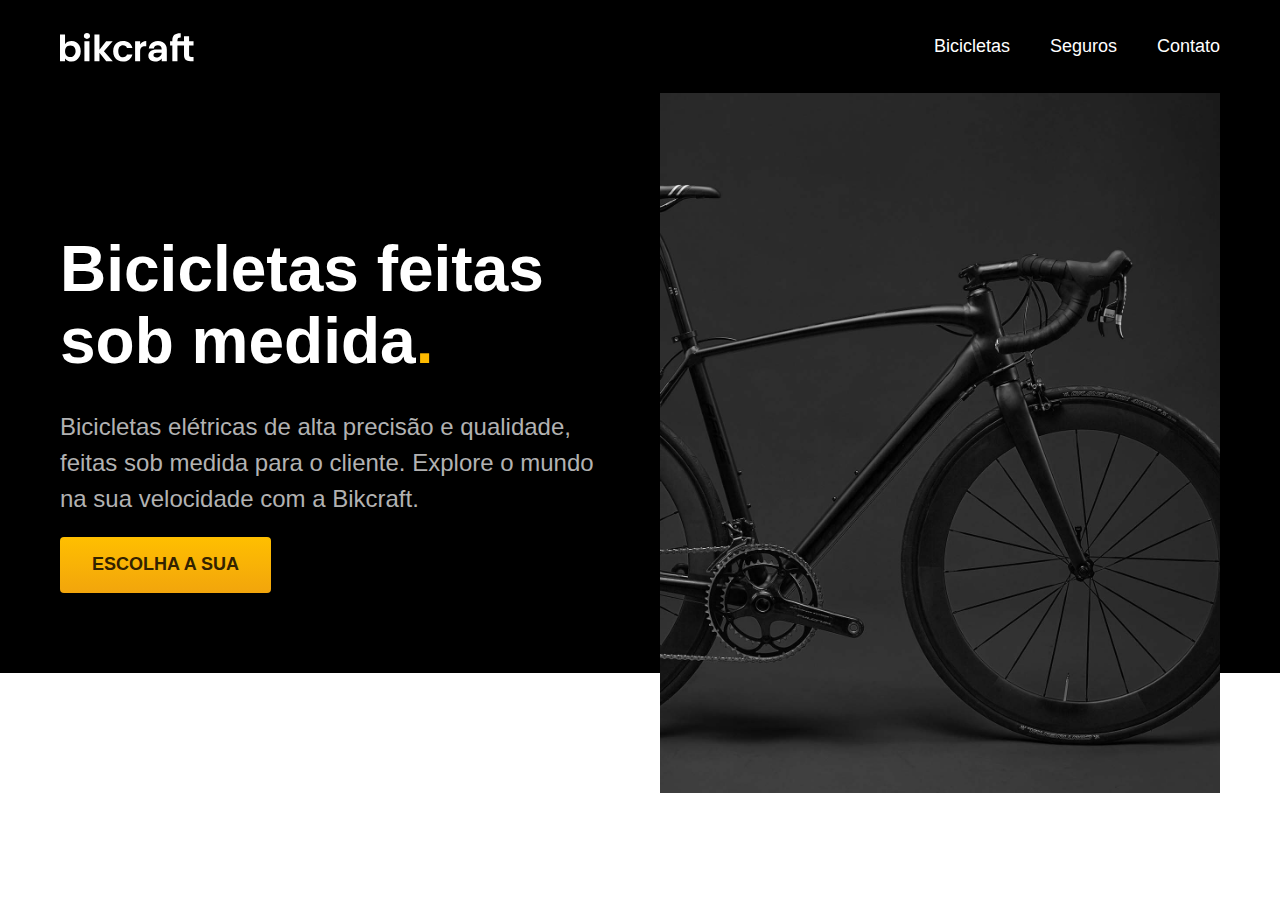
==== index.html @ 19c34fc5 "introdução" ====
<!DOCTYPE html>

<html lang="pt-BR">

<head>
    <title>bikcraft - Bicicletas Elétricas</title>
    <meta name="description" content="Bicicletas eletricas de alta performance">
    <meta charset="UTF-8">
    <meta name="viewport" content="width=device-width, initial-scale=1.0">

    <link rel="stylesheet" href="/assets/styles.css">
</head>

<body>

    <header class="header-bg">
        <div class="header container">
            <a href="./">
                <img src="assets/img/bikcraft.svg" alt="bikcraft">
            </a>
            <nav aria-label="primaria">
                <ul class="header-menu">
                    <li><a href="./bicilcetas.html">Bicicletas</a></li>
                    <li><a href="./seguro.html">Seguros</a></li>
                    <li><a href="./contato.html">Contato</a></li>
                </ul>
            </nav>
        </div>
    </header>
    <main class="introducao-bg">
        <div class="introducao container">
            <div class="introducao-conteudo">
                <h1>Bicicletas feitas sob medida<span>.</span></h1>
                <p>Bicicletas elétricas de alta precisão e qualidade, feitas sob medida para o cliente. Explore o mundo
                    na
                    sua velocidade com a Bikcraft.</p>
                <a href="./bicicletas.html">Escolha a sua</a>
            </div>
            <div>
                <img src="./assets/img/fotos/introducao.jpg" alt="Bicilceta eletrica preta">
            </div>
        </div>
    </main>
</body>

</html>
---- assets/styles.css ----
body {
  margin: 0px;
  font-family: Arial, Helvetica, sans-serif;
}

ul {
  padding: 0px;
  list-style: none;
}

a {
  text-decoration: none;
  color: inherit;
}

h1,
h2,
h3,
h4,
ul,
p {
  margin: 0px;
}

img {
  max-width: 100%;
  display: block;
}
.container {
  box-sizing: border-box;
  padding: 20px;
  max-width: 1200px;
  margin: 0 auto;
}

.header-bg {
  background-color: #000;
}

.header {
  display: flex;
  flex-wrap: wrap;
  gap: 20px;
  justify-content: space-between;
  align-items: center;
}

.header-menu {
  display: flex;
  flex-wrap: wrap;
  gap: 40px;
}

.header-menu a {
  padding: 16px 0px;
  display: inline-block;
  color: #fff;
  font-size: 1.125rem;
  position: relative;
}

.header-menu a::after {
  content: "";
  display: block;
  height: 2px;
  width: 0px;
  background: #fff;
  margin-top: 4px;
  transition: 0.3s;
  position: absolute;
}
.header-menu a:hover:after {
  width: 100%;
}

.introducao-bg {
  background: #000;
  color: #fff;
  box-shadow: inset 0 -120px #fff;
}

.introducao {
  display: grid;
  grid-template-columns: 1fr 1fr;
  gap: 0px 40px;
  padding: 0px 20px;
}

.introducao-conteudo {
  align-self: end;
  padding-bottom: 200px;
}

.introducao img {
  height: 100%;
  object-fit: cover;
}

.introducao h1 {
  margin-bottom: 32px;
  font-size: 4rem;
  line-height: 1.125;
}

.introducao h1 span {
  color: #ffbb00;
}
.introducao p {
  margin-bottom: 20px;
  font-size: 1.5rem;
  line-height: 1.5;
  color: #b2b2b2;
}
.introducao a {
  display: inline-block;
  padding: 16px 32px;
  color: #332200;
  background: linear-gradient(#ffbf00, #f2a50c);
  border-radius: 4px;
  box-shadow: 0 1px 2px 1px rgba(0, 0, 0, 0.1);
  text-transform: uppercase;
  font-size: 1.125rem;
  line-height: 1.33;
  font-weight: bold;
}

.introducao a:hover {
  background: linear-gradient(#ffb60d, #e59317);
}

@media (max-width: 1200px) {
  .introducao h1 {
    font-size: 3rem;
  }

  .introducao p {
    font-size: 1.125rem;
  }
}

@media (max-width: 800px) {
  .introducao-bg {
    background: #111;
    padding-top: 40px;
    box-shadow: inset 0 -60px #fff;
  }
  .introducao {
    grid-template-columns: 1fr;
    gap: 32px;
  }

  .introducao-conteudo {
    padding-bottom: 0px;
  }

  .introducao img {
    height: 300px;
    width: 100%;
    border-radius: 4px;
  }

  .header-menu {
    gap: 20px;
  }

  .header-menu a {
    background-color: #111;
    padding: 12px 16px;
    border-radius: 4px;
  }
  .header-menu a:hover {
    background-color: #2e2e2e;
  }

  .header-menu a::after {
    display: none;
  }

  .introducao h1 {
    font-size: 2rem;
  }
}

@media (max-width: 600px) {
  .header-menu {
    gap: 12px;
  }

  .header-menu a {
    padding: 8px 12px;
    font-size: 0.75rem;
  }

  .header-menu a::after {
    display: none;
  }

  .introducao a {
    padding: 12px 16px;
    font-size: 1rem;
  }
}
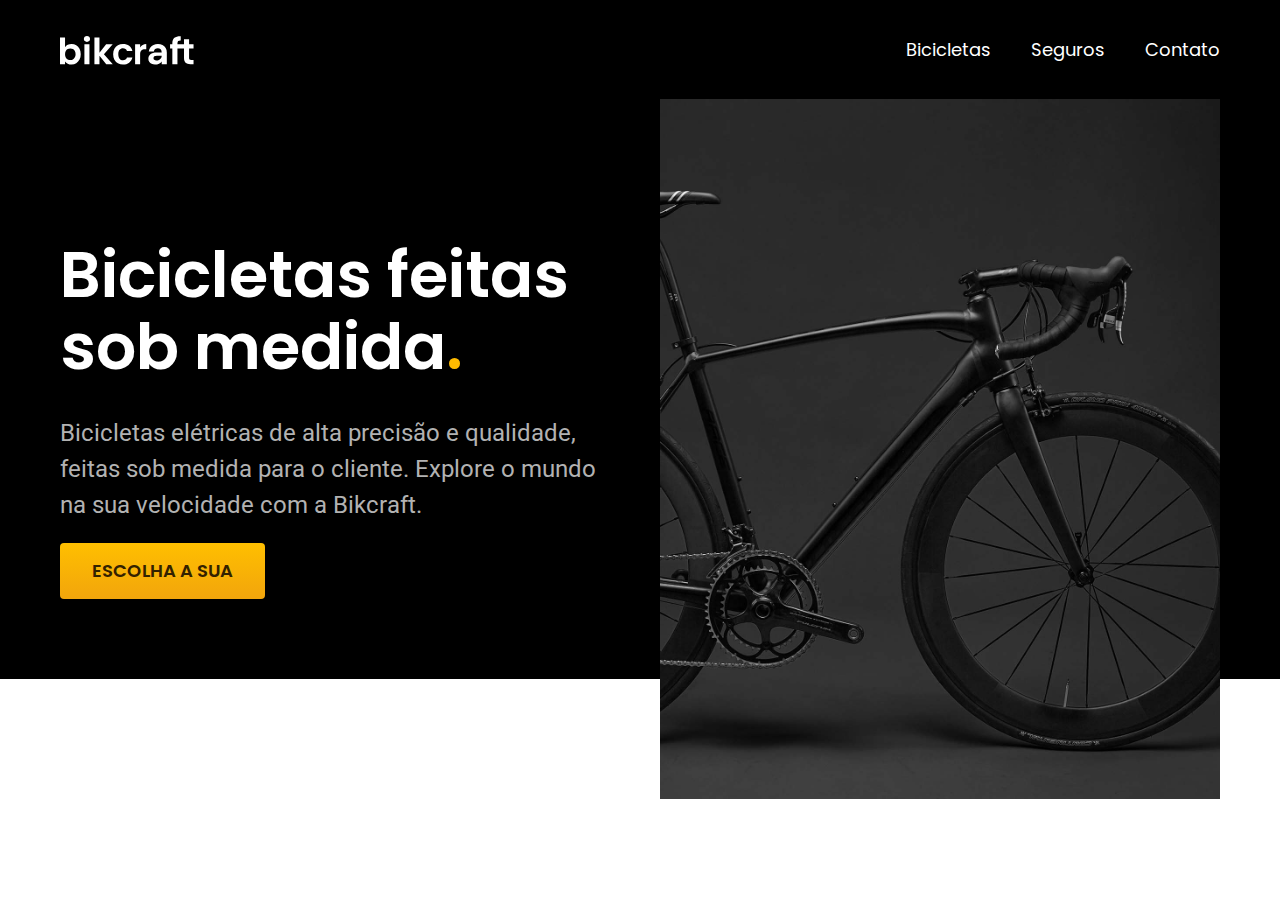
==== commit d38ea2ea: "fontes" ====
--- a/index.html
+++ b/index.html
@@ -9,6 +9,10 @@
     <meta name="viewport" content="width=device-width, initial-scale=1.0">
 
     <link rel="stylesheet" href="/assets/styles.css">
+    <link rel="preconnect" href="https://fonts.googleapis.com">
+    <link rel="preconnect" href="https://fonts.gstatic.com" crossorigin>
+    <link href="https://fonts.googleapis.com/css2?family=Poppins:wght@400;600&family=Roboto:wght@400;500&display=swap"
+        rel="stylesheet">
 </head>
 
 <body>
--- a/assets/styles.css
+++ b/assets/styles.css
@@ -57,6 +57,8 @@
   color: #fff;
   font-size: 1.125rem;
   position: relative;
+  font-family: "Poppins";
+  font-weight: 400;
 }
 
 .header-menu a::after {
@@ -100,6 +102,8 @@
   margin-bottom: 32px;
   font-size: 4rem;
   line-height: 1.125;
+  font-family: "Poppins";
+  font-weight: 600;
 }
 
 .introducao h1 span {
@@ -110,7 +114,10 @@
   font-size: 1.5rem;
   line-height: 1.5;
   color: #b2b2b2;
-}
+  font-family: "Roboto";
+  font-weight: 400;
+}
+
 .introducao a {
   display: inline-block;
   padding: 16px 32px;
@@ -121,12 +128,15 @@
   text-transform: uppercase;
   font-size: 1.125rem;
   line-height: 1.33;
-  font-weight: bold;
+  font-family: "Poppins";
+  font-weight: 600;
 }
 
 .introducao a:hover {
   background: linear-gradient(#ffb60d, #e59317);
 }
+
+/* Responsivo */
 
 @media (max-width: 1200px) {
   .introducao h1 {
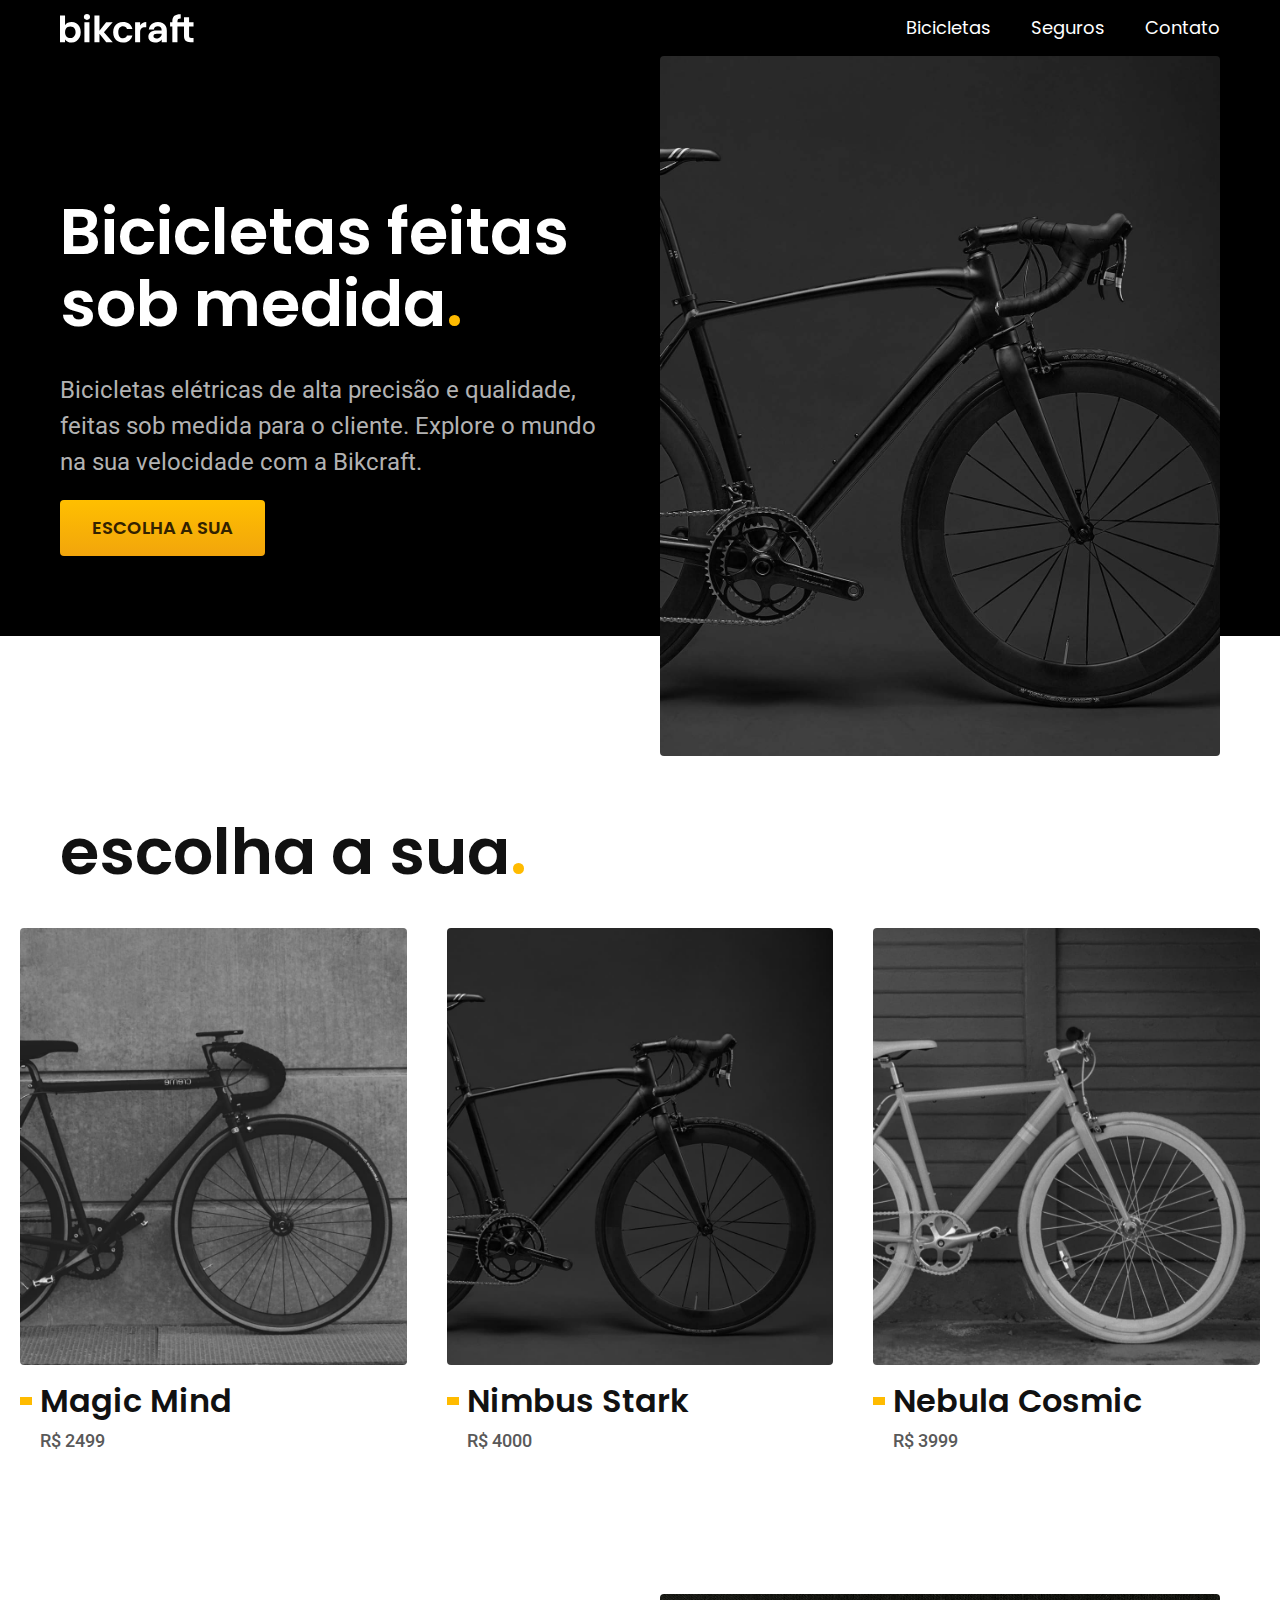
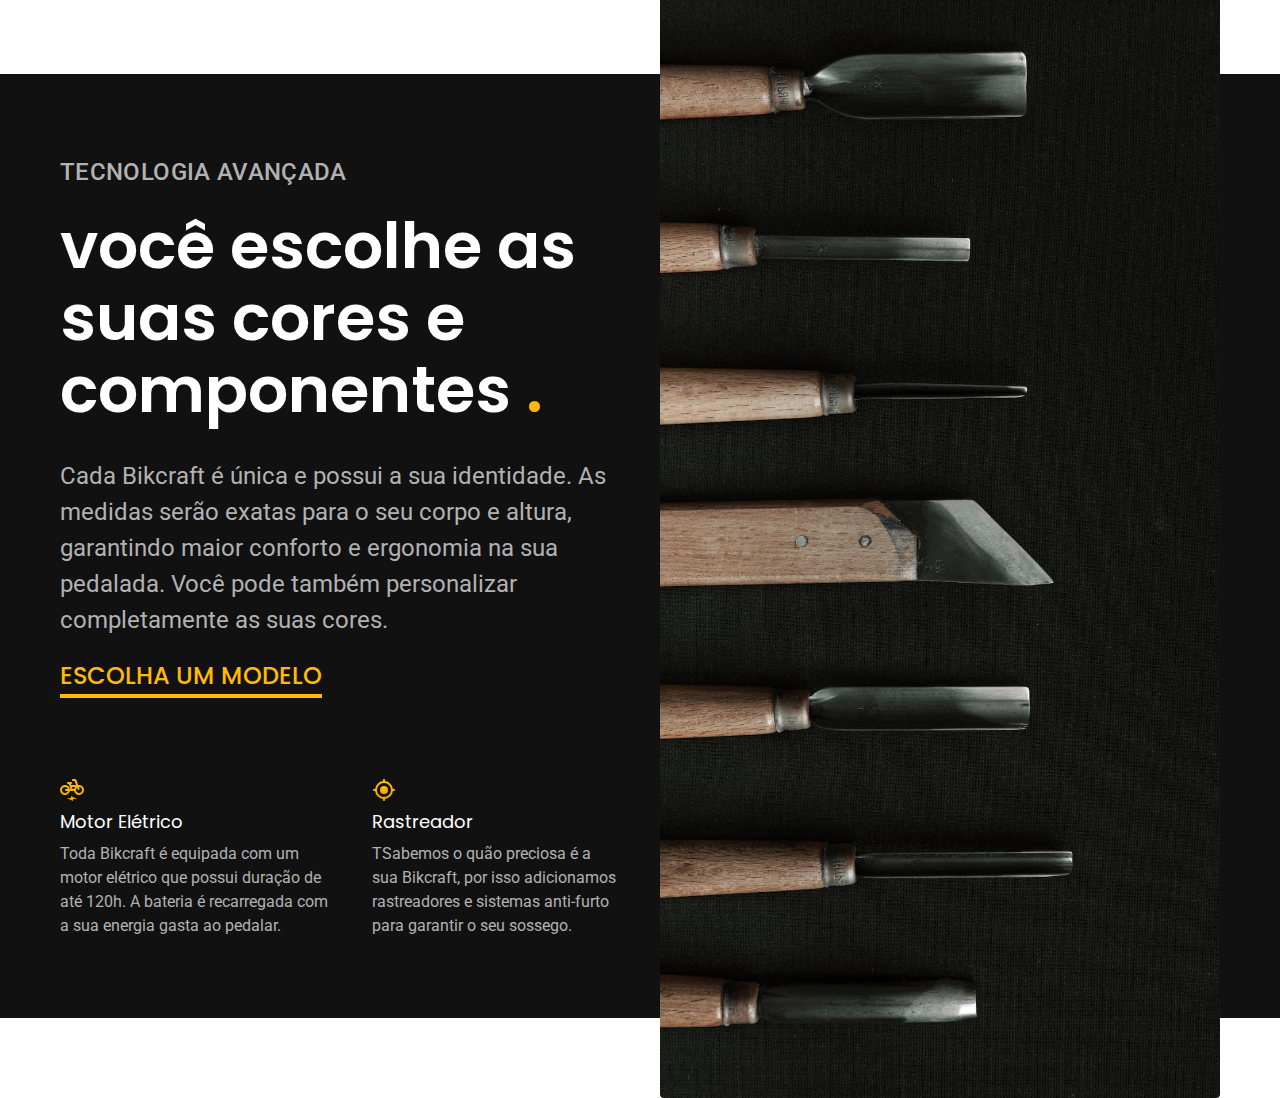
==== commit 76e44119: "classes utilitarias e seção de bicicletas e tec." ====
--- a/index.html
+++ b/index.html
@@ -23,7 +23,7 @@
                 <img src="assets/img/bikcraft.svg" alt="bikcraft">
             </a>
             <nav aria-label="primaria">
-                <ul class="header-menu">
+                <ul class="header-menu font-1-m cor-0">
                     <li><a href="./bicilcetas.html">Bicicletas</a></li>
                     <li><a href="./seguro.html">Seguros</a></li>
                     <li><a href="./contato.html">Contato</a></li>
@@ -34,17 +34,81 @@
     <main class="introducao-bg">
         <div class="introducao container">
             <div class="introducao-conteudo">
-                <h1>Bicicletas feitas sob medida<span>.</span></h1>
-                <p>Bicicletas elétricas de alta precisão e qualidade, feitas sob medida para o cliente. Explore o mundo
+                <h1 class="font-1-xxl">Bicicletas feitas sob medida<span class="cor-p1">.</span></h1>
+                <p class="font-2-l">Bicicletas elétricas de alta precisão e qualidade, feitas sob medida para o
+                    cliente. Explore o mundo
                     na
                     sua velocidade com a Bikcraft.</p>
-                <a href="./bicicletas.html">Escolha a sua</a>
+                <a class="botao" href="./bicicletas.html">Escolha a sua</a>
             </div>
             <div>
                 <img src="./assets/img/fotos/introducao.jpg" alt="Bicilceta eletrica preta">
             </div>
         </div>
     </main>
+    <article class="bicicletas-lista">
+        <h2 class="font-1-xxl container">escolha a sua<span class="cor-p1">.</span>
+        </h2>
+        <ul class="container">
+            <li>
+                <a href="./bicicletas/magic.html">
+                    <img src="./assets/img/bicicletas/magic-home.jpg" alt="Bicilceta Preta">
+                    <h3 class="font-1-xl">Magic Mind</h3>
+                    <span class="font-2-m cor-8">R$ 2499</span>
+                </a>
+            </li>
+            <li>
+                <a href="./bicicletas/magic.html"><img src="./assets/img/bicicletas/nimbus-home.jpg"
+                        alt="Bicilceta Preta">
+                    <h3 class="font-1-xl">Nimbus Stark</h3>
+                    <span class="font-2-m cor-8 ">R$ 4000</span>
+                </a>
+            </li>
+            <li>
+                <a href="./bicicletas/magic.html"><img src="./assets/img/bicicletas/nebula-home.jpg"
+                        alt="Bicilceta Preta">
+                    <h3 class="font-1-xl">Nebula Cosmic</h3>
+                    <span class="font-2-m cor-8">R$ 3999</span>
+                </a>
+            </li>
+        </ul>
+    </article>
+
+    <article class="tecnologia-bg">
+        <div class="tecnologia container">
+            <div class="tecnologia-conteudo">
+                <span class="font-2-l-b cor-5">Tecnologia Avançada</span>
+                <h2 class="font-1-xxl cor-0">você escolhe as suas cores e componentes <span class="cor-p1">.</span></h2>
+                <p class="font-2-l cor-5">Cada Bikcraft é única e possui a sua identidade. As medidas serão exatas para
+                    o seu corpo e altura,
+                    garantindo maior conforto e ergonomia na sua pedalada. Você pode também personalizar completamente
+                    as suas cores.</p>
+                <a class="link" href="./bicicletas.html">Escolha um modelo</a>
+                <div class="tecnologia-vantagens">
+                    <div>
+                        <img src="./assets/img/icones/eletrica.svg" alt="">
+                        <h3 class="font-1-m cor-0">Motor Elétrico</h3>
+                        <p class="font-2-s cor-5">Toda Bikcraft é equipada com um motor elétrico que possui duração de
+                            até
+                            120h. A bateria é
+                            recarregada com a sua energia gasta ao pedalar.</p>
+                    </div>
+
+                    <div>
+                        <img src="./assets/img/icones/rastreador.svg" alt="">
+                        <h3 class="font-1-m cor-0">Rastreador</h3>
+                        <p class="font-2-s cor-5">TSabemos o quão preciosa é a sua Bikcraft, por isso adicionamos
+                            rastreadores e sistemas
+                            anti-furto para garantir o seu sossego.</p>
+                    </div>
+                </div>
+            </div>
+
+            <div class="tecnologia-imagem">
+                <img src="./assets/img/fotos/tecnologia.jpg" alt="Ferramentas">
+            </div>
+        </div>
+    </article>
 </body>
 
 </html>--- a/assets/styles.css
+++ b/assets/styles.css
@@ -1,212 +1,8 @@
-body {
-  margin: 0px;
-  font-family: Arial, Helvetica, sans-serif;
-}
-
-ul {
-  padding: 0px;
-  list-style: none;
-}
-
-a {
-  text-decoration: none;
-  color: inherit;
-}
-
-h1,
-h2,
-h3,
-h4,
-ul,
-p {
-  margin: 0px;
-}
-
-img {
-  max-width: 100%;
-  display: block;
-}
-.container {
-  box-sizing: border-box;
-  padding: 20px;
-  max-width: 1200px;
-  margin: 0 auto;
-}
-
-.header-bg {
-  background-color: #000;
-}
-
-.header {
-  display: flex;
-  flex-wrap: wrap;
-  gap: 20px;
-  justify-content: space-between;
-  align-items: center;
-}
-
-.header-menu {
-  display: flex;
-  flex-wrap: wrap;
-  gap: 40px;
-}
-
-.header-menu a {
-  padding: 16px 0px;
-  display: inline-block;
-  color: #fff;
-  font-size: 1.125rem;
-  position: relative;
-  font-family: "Poppins";
-  font-weight: 400;
-}
-
-.header-menu a::after {
-  content: "";
-  display: block;
-  height: 2px;
-  width: 0px;
-  background: #fff;
-  margin-top: 4px;
-  transition: 0.3s;
-  position: absolute;
-}
-.header-menu a:hover:after {
-  width: 100%;
-}
-
-.introducao-bg {
-  background: #000;
-  color: #fff;
-  box-shadow: inset 0 -120px #fff;
-}
-
-.introducao {
-  display: grid;
-  grid-template-columns: 1fr 1fr;
-  gap: 0px 40px;
-  padding: 0px 20px;
-}
-
-.introducao-conteudo {
-  align-self: end;
-  padding-bottom: 200px;
-}
-
-.introducao img {
-  height: 100%;
-  object-fit: cover;
-}
-
-.introducao h1 {
-  margin-bottom: 32px;
-  font-size: 4rem;
-  line-height: 1.125;
-  font-family: "Poppins";
-  font-weight: 600;
-}
-
-.introducao h1 span {
-  color: #ffbb00;
-}
-.introducao p {
-  margin-bottom: 20px;
-  font-size: 1.5rem;
-  line-height: 1.5;
-  color: #b2b2b2;
-  font-family: "Roboto";
-  font-weight: 400;
-}
-
-.introducao a {
-  display: inline-block;
-  padding: 16px 32px;
-  color: #332200;
-  background: linear-gradient(#ffbf00, #f2a50c);
-  border-radius: 4px;
-  box-shadow: 0 1px 2px 1px rgba(0, 0, 0, 0.1);
-  text-transform: uppercase;
-  font-size: 1.125rem;
-  line-height: 1.33;
-  font-family: "Poppins";
-  font-weight: 600;
-}
-
-.introducao a:hover {
-  background: linear-gradient(#ffb60d, #e59317);
-}
-
-/* Responsivo */
-
-@media (max-width: 1200px) {
-  .introducao h1 {
-    font-size: 3rem;
-  }
-
-  .introducao p {
-    font-size: 1.125rem;
-  }
-}
-
-@media (max-width: 800px) {
-  .introducao-bg {
-    background: #111;
-    padding-top: 40px;
-    box-shadow: inset 0 -60px #fff;
-  }
-  .introducao {
-    grid-template-columns: 1fr;
-    gap: 32px;
-  }
-
-  .introducao-conteudo {
-    padding-bottom: 0px;
-  }
-
-  .introducao img {
-    height: 300px;
-    width: 100%;
-    border-radius: 4px;
-  }
-
-  .header-menu {
-    gap: 20px;
-  }
-
-  .header-menu a {
-    background-color: #111;
-    padding: 12px 16px;
-    border-radius: 4px;
-  }
-  .header-menu a:hover {
-    background-color: #2e2e2e;
-  }
-
-  .header-menu a::after {
-    display: none;
-  }
-
-  .introducao h1 {
-    font-size: 2rem;
-  }
-}
-
-@media (max-width: 600px) {
-  .header-menu {
-    gap: 12px;
-  }
-
-  .header-menu a {
-    padding: 8px 12px;
-    font-size: 0.75rem;
-  }
-
-  .header-menu a::after {
-    display: none;
-  }
-
-  .introducao a {
-    padding: 12px 16px;
-    font-size: 1rem;
-  }
-}
+@import "./global/global.css";
+@import "./components/tipografia.css";
+@import "./components/cores.css";
+@import "./global/header.css";
+@import "./home/introducao.css";
+@import "./components/componentes.css";
+@import "./bicicletas/bicicletas-lista.css";
+@import "./home/tecnologia.css";
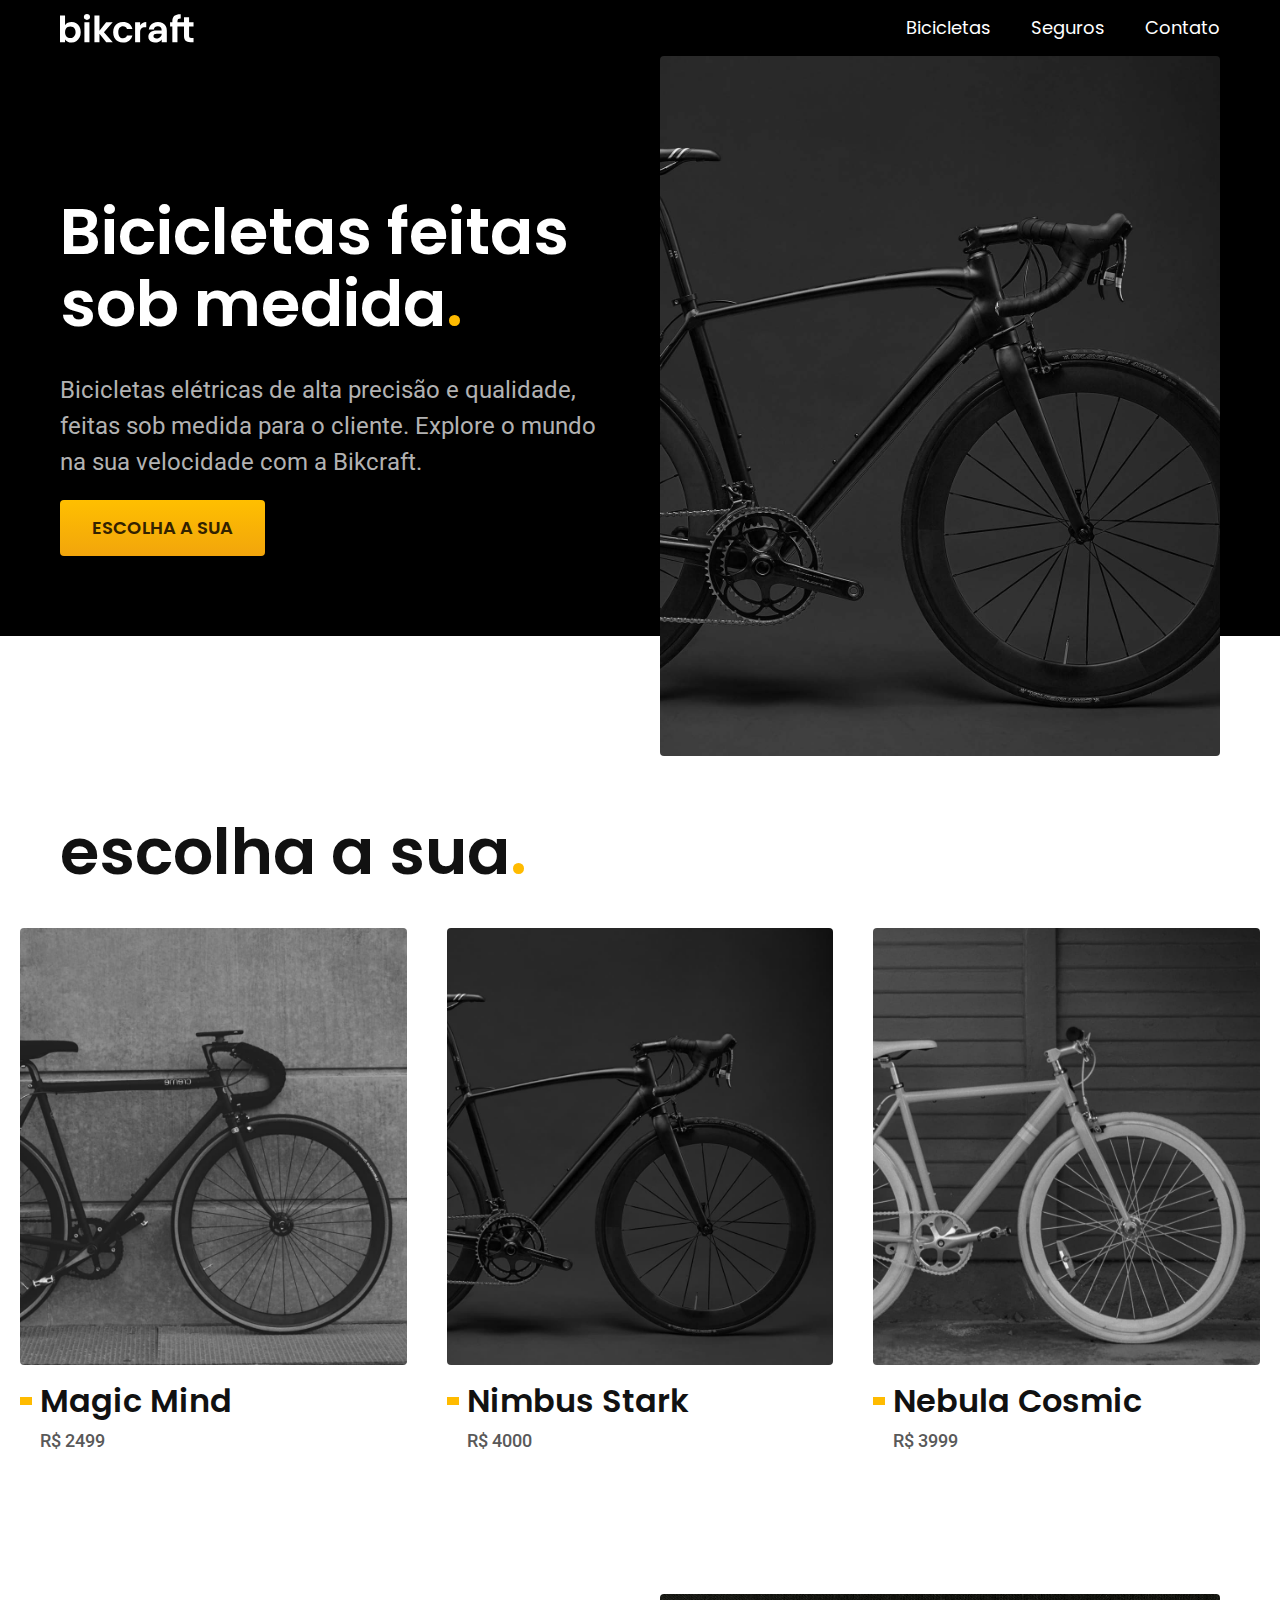
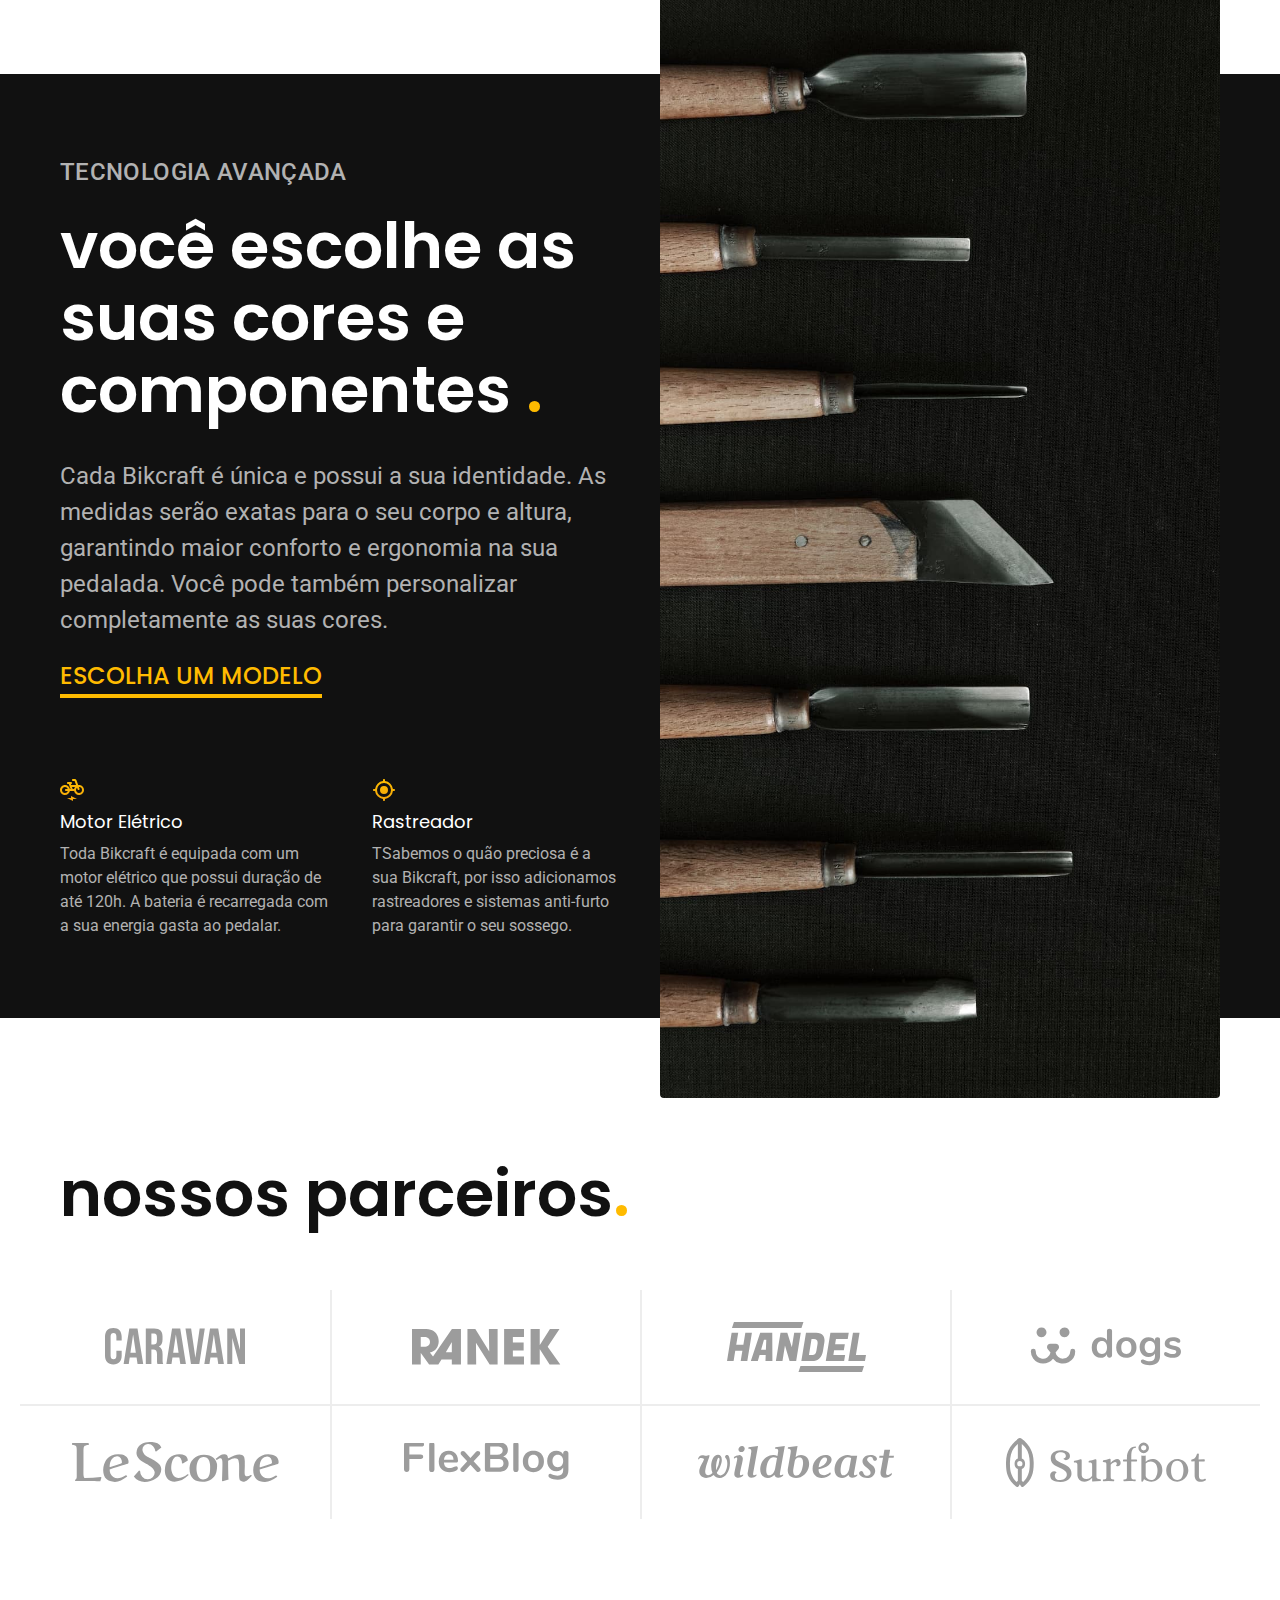
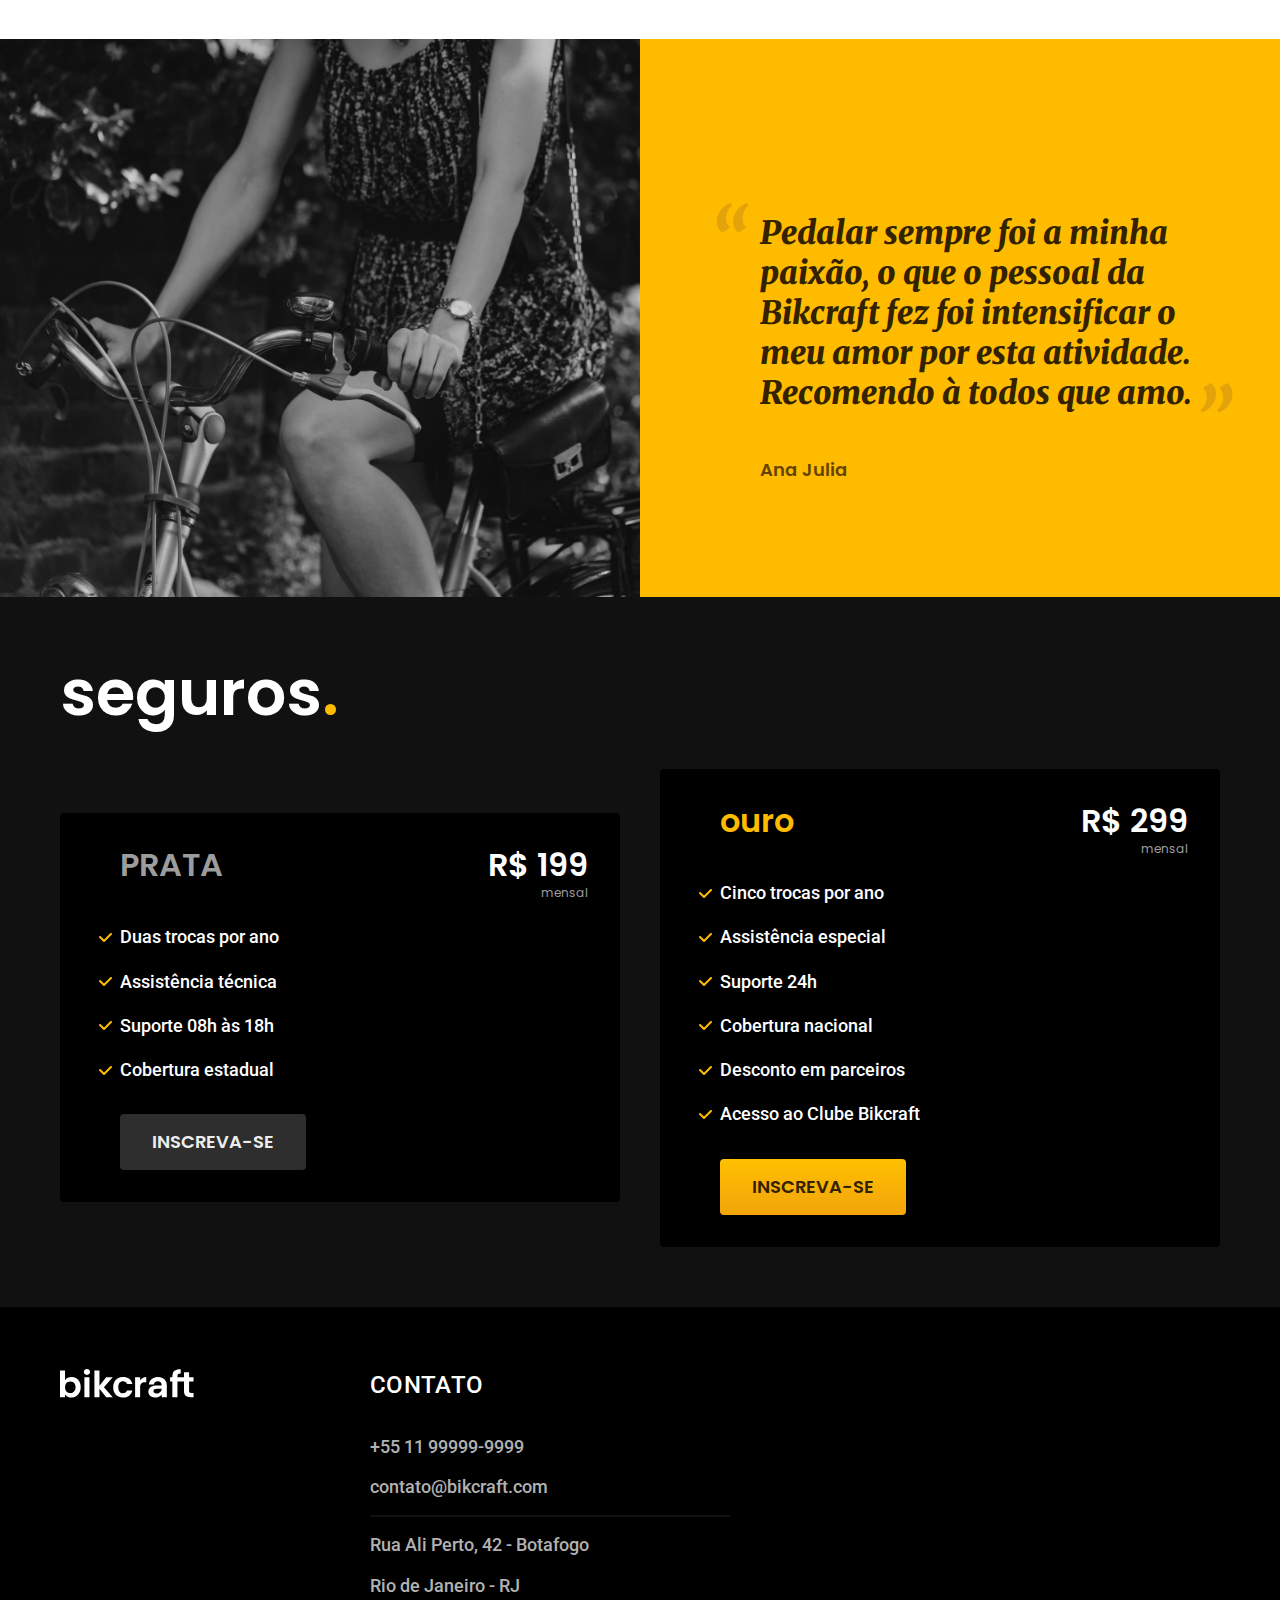
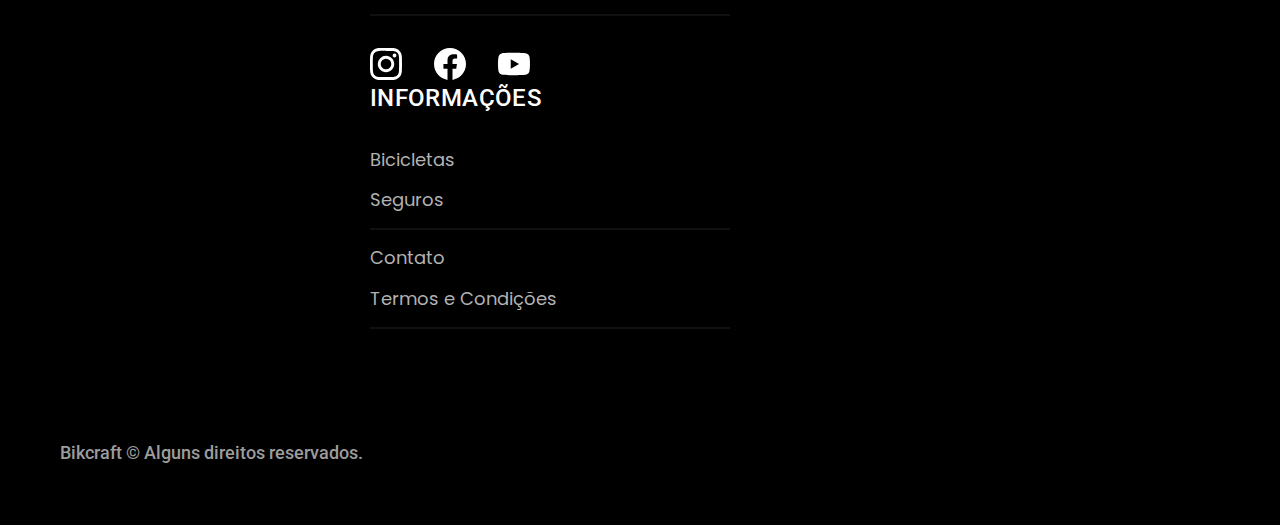
==== commit ec123f89: "finalização da home e começo das internas" ====
--- a/index.html
+++ b/index.html
@@ -11,7 +11,12 @@
     <link rel="stylesheet" href="/assets/styles.css">
     <link rel="preconnect" href="https://fonts.googleapis.com">
     <link rel="preconnect" href="https://fonts.gstatic.com" crossorigin>
-    <link href="https://fonts.googleapis.com/css2?family=Poppins:wght@400;600&family=Roboto:wght@400;500&display=swap"
+    <link rel="preconnect" href="https://fonts.googleapis.com">
+    <link rel="preconnect" href="https://fonts.gstatic.com" crossorigin>
+    <link rel="preconnect" href="https://fonts.googleapis.com">
+    <link rel="preconnect" href="https://fonts.gstatic.com" crossorigin>
+    <link
+        href="https://fonts.googleapis.com/css2?family=Merriweather:ital,wght@1,900&family=Poppins:wght@400;600&family=Roboto:wght@400;500&display=swap"
         rel="stylesheet">
 </head>
 
@@ -24,8 +29,8 @@
             </a>
             <nav aria-label="primaria">
                 <ul class="header-menu font-1-m cor-0">
-                    <li><a href="./bicilcetas.html">Bicicletas</a></li>
-                    <li><a href="./seguro.html">Seguros</a></li>
+                    <li><a href="./bicicletas.html">Bicicletas</a></li>
+                    <li><a href="./seguros.html">Seguros</a></li>
                     <li><a href="./contato.html">Contato</a></li>
                 </ul>
             </nav>
@@ -109,6 +114,100 @@
             </div>
         </div>
     </article>
+    <section class="parceiros" aria-label="nossos parceiros">
+        <h2 class="font-1-xxl container">nossos parceiros<span class="cor-p1">.</span></h2>
+        <ul>
+            <li><img src="./assets/img/parceiros/caravan.svg" alt="caravan"></li>
+            <li><img src="./assets/img/parceiros/ranek.svg" alt="ranek"></li>
+            <li><img src="./assets/img/parceiros/handel.svg" alt="handel"></li>
+            <li><img src="./assets/img/parceiros/dogs.svg" alt="dogs"></li>
+            <li><img src="./assets/img/parceiros/lescone.svg" alt="lescone"></li>
+            <li><img src="./assets/img/parceiros/flexblog.svg" alt="flexblog"></li>
+            <li><img src="./assets/img/parceiros/wildbeast.svg" alt="wildbeast"></li>
+            <li><img src="./assets/img/parceiros/surfbot.svg" alt="surfbot"></li>
+        </ul>
+    </section>
+
+    <section class="depoimento" aria-label="depoimento">
+        <div>
+            <img src="./assets/img/fotos/depoimento.jpg" alt="">
+        </div>
+        <div class="depoimento-conteudo">
+            <blockquote class="font-1-xl cor-p5">
+                <p>Pedalar sempre foi a minha paixão, o que o pessoal da Bikcraft fez foi intensificar o meu amor por
+                    esta atividade. Recomendo à todos que amo.</p>
+                <span class="font-1-mb cor-p4">Ana Julia</span>
+            </blockquote>
+
+        </div>
+    </section>
+
+    <article class="seguros-bg">
+        <div class="container seguros">
+            <h2 class="font-1-xxl cor-0">seguros<span class="cor-p1">.</span></h2>
+            <div class="seguro-item">
+                <h3 class="font-1-xl cor-6">PRATA</h3>
+                <span class="font-1-xl cor-0">R$ 199<span class="font-1-xs cor-6">mensal</span>
+                </span>
+                <ul class="font-2-m cor-0">
+                    <li>Duas trocas por ano</li>
+                    <li>Assistência técnica</li>
+                    <li>Suporte 08h às 18h</li>
+                    <li>Cobertura estadual</li>
+                </ul>
+                <a class="botao secundario" href="orcamento.html">Inscreva-se</a>
+            </div>
+
+            <div class="seguro-item">
+                <h3 class="font-1-xl cor-p1">ouro</h3>
+                <span class="font-1-xl cor-0">R$ 299<span class="font-1-xs cor-6">mensal</span>
+                </span>
+                <ul class="font-2-m cor-0">
+                    <li>Cinco trocas por ano</li>
+                    <li>Assistência especial</li>
+                    <li>Suporte 24h</li>
+                    <li>Cobertura nacional</li>
+                    <li>Desconto em parceiros</li>
+                    <li>Acesso ao Clube Bikcraft</li>
+                </ul>
+                <a class="botao" href="orcamento.html">Inscreva-se</a>
+            </div>
+        </div>
+    </article>
+
+    <footer class="footer-bg">
+        <div class="footer container">
+            <img src="./assets/img/bikcraft.svg" alt="">
+
+            <div class="footer-contato">
+                <h3 class="font-2-l-b cor-0">Contato</h3>
+                <ul class="font-2-m cor-5">
+                    <li><a href="tel:+5511999999999">+55 11 99999-9999</a></li>
+                    <li><a href="mailto:">contato@bikcraft.com</a></li>
+                    <li>Rua Ali Perto, 42 - Botafogo</li>
+                    <li>Rio de Janeiro - RJ</li>
+                </ul>
+                <div class="footer-redes">
+                    <a href="./"><img src="./assets/img/redes/instagram.svg" alt="Intagram"></a>
+                    <a href="./"><img src="./assets/img/redes/facebook.svg" alt="Facebook"></a>
+                    <a href="./"><img src="./assets/img/redes/youtube.svg" alt="Youtube"></a>
+                </div>
+                <div class="footer-informacoes">
+                    <h3 class="font-2-l-b cor-0">Informações</h3>
+                    <nav>
+                        <ul class="font-1-m cor-5">
+                            <li><a href="./bicicletas.html">Bicicletas</a></li>
+                            <li><a href="./seguros.html">Seguros</a></li>
+                            <li><a href="./contato.html">Contato</a></li>
+                            <li><a href="./termos.html">Termos e Condições</a></li>
+                        </ul>
+                    </nav>
+                </div>
+            </div>
+            <p class="footer-copy font-2-m cor-6">Bikcraft © Alguns direitos reservados.</p>
+        </div>
+
+    </footer>
 </body>
 
 </html>--- a/assets/styles.css
+++ b/assets/styles.css
@@ -1,8 +1,30 @@
+/*Global*/
 @import "./global/global.css";
+@import "./global/header.css";
+@import "./global/footer.css";
+
+/*Componentes*/
 @import "./components/tipografia.css";
 @import "./components/cores.css";
-@import "./global/header.css";
+@import "./components/componentes.css";
+
+/*home*/
+@import "./home/tecnologia.css";
+@import "./home/parceiros.css";
+@import "./home/depoimento.css";
 @import "./home/introducao.css";
-@import "./components/componentes.css";
+
+/*Seguros*/
+@import "./seguros/seguros.css";
+@import "./seguros/vantangens.css";
+@import "./seguros/perguntas.css";
+
+/*Bicicletas*/
+@import "./bicicletas/bicicletas.css";
 @import "./bicicletas/bicicletas-lista.css";
-@import "./home/tecnologia.css";
+
+/*Bicicleta - interna*/
+@import "./bicicleta/bicicleta.css";
+
+/*Termos*/
+@import "./termos/termos.css";
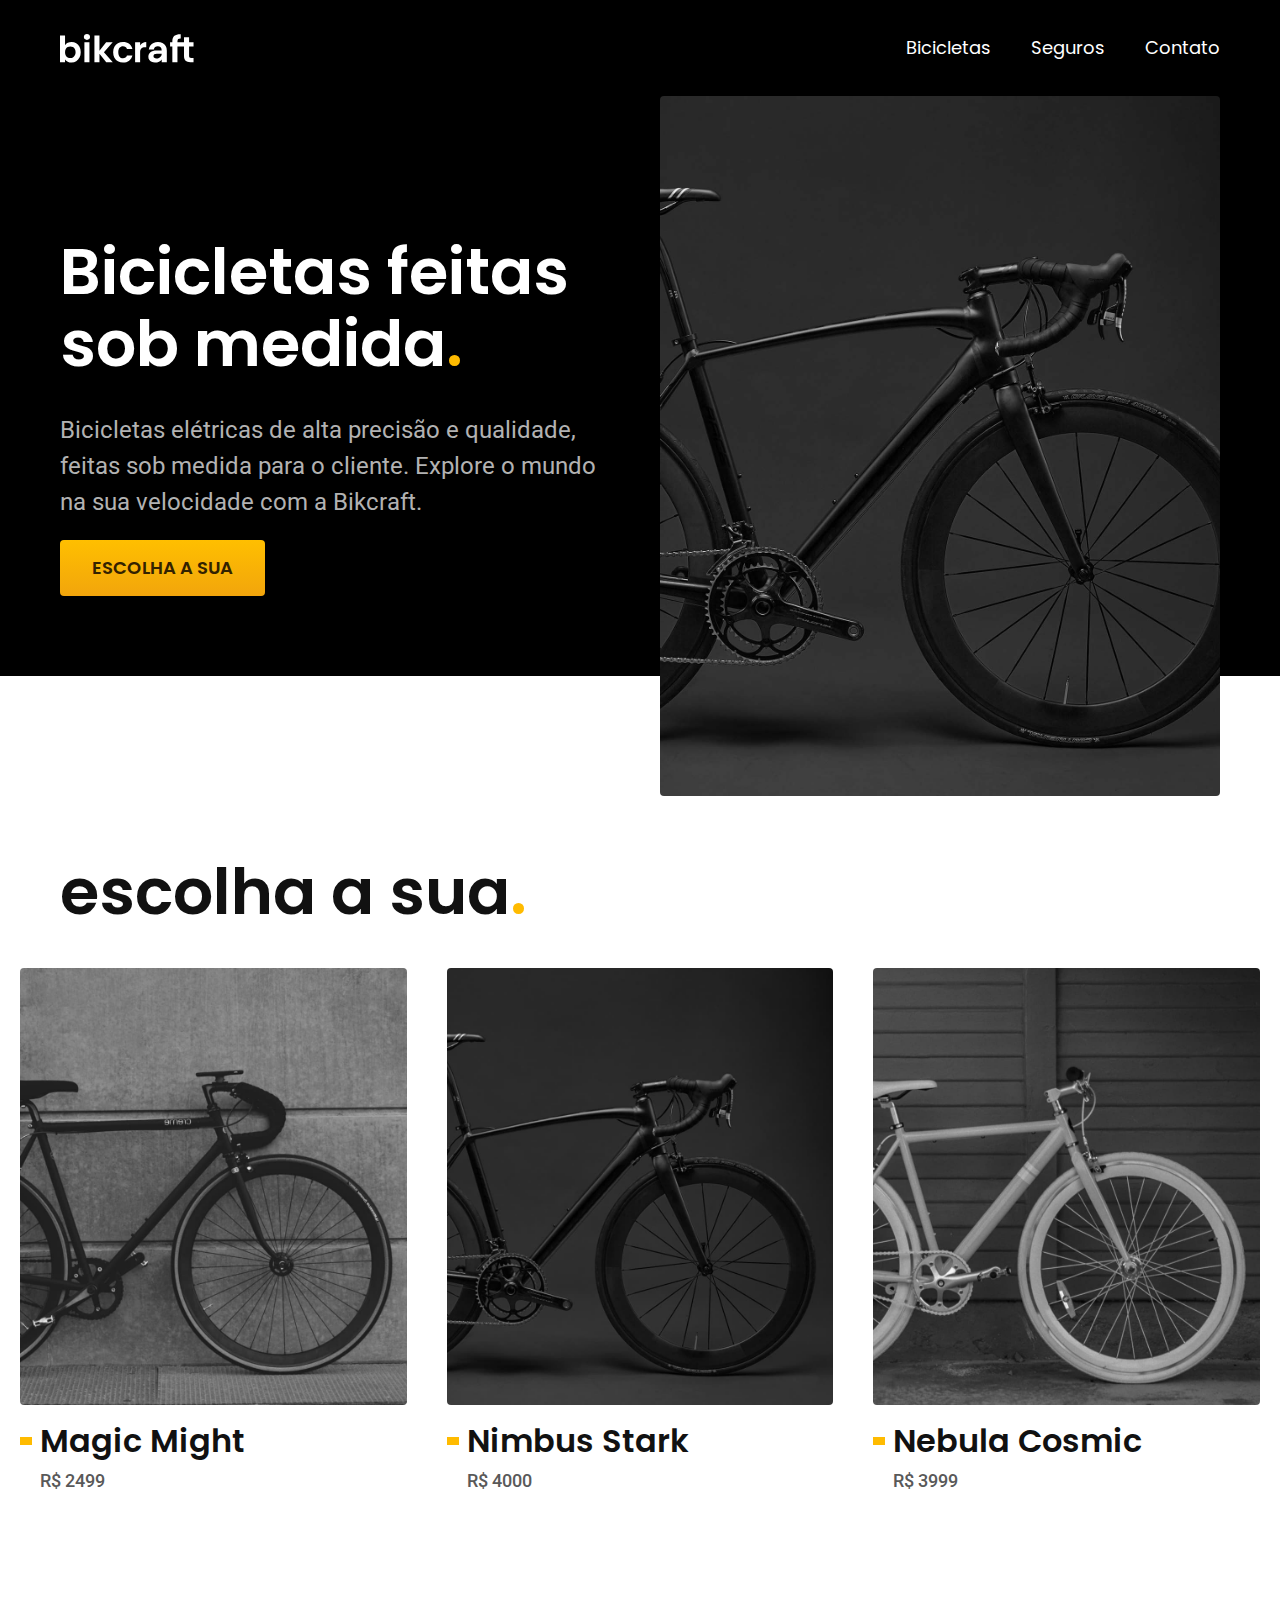
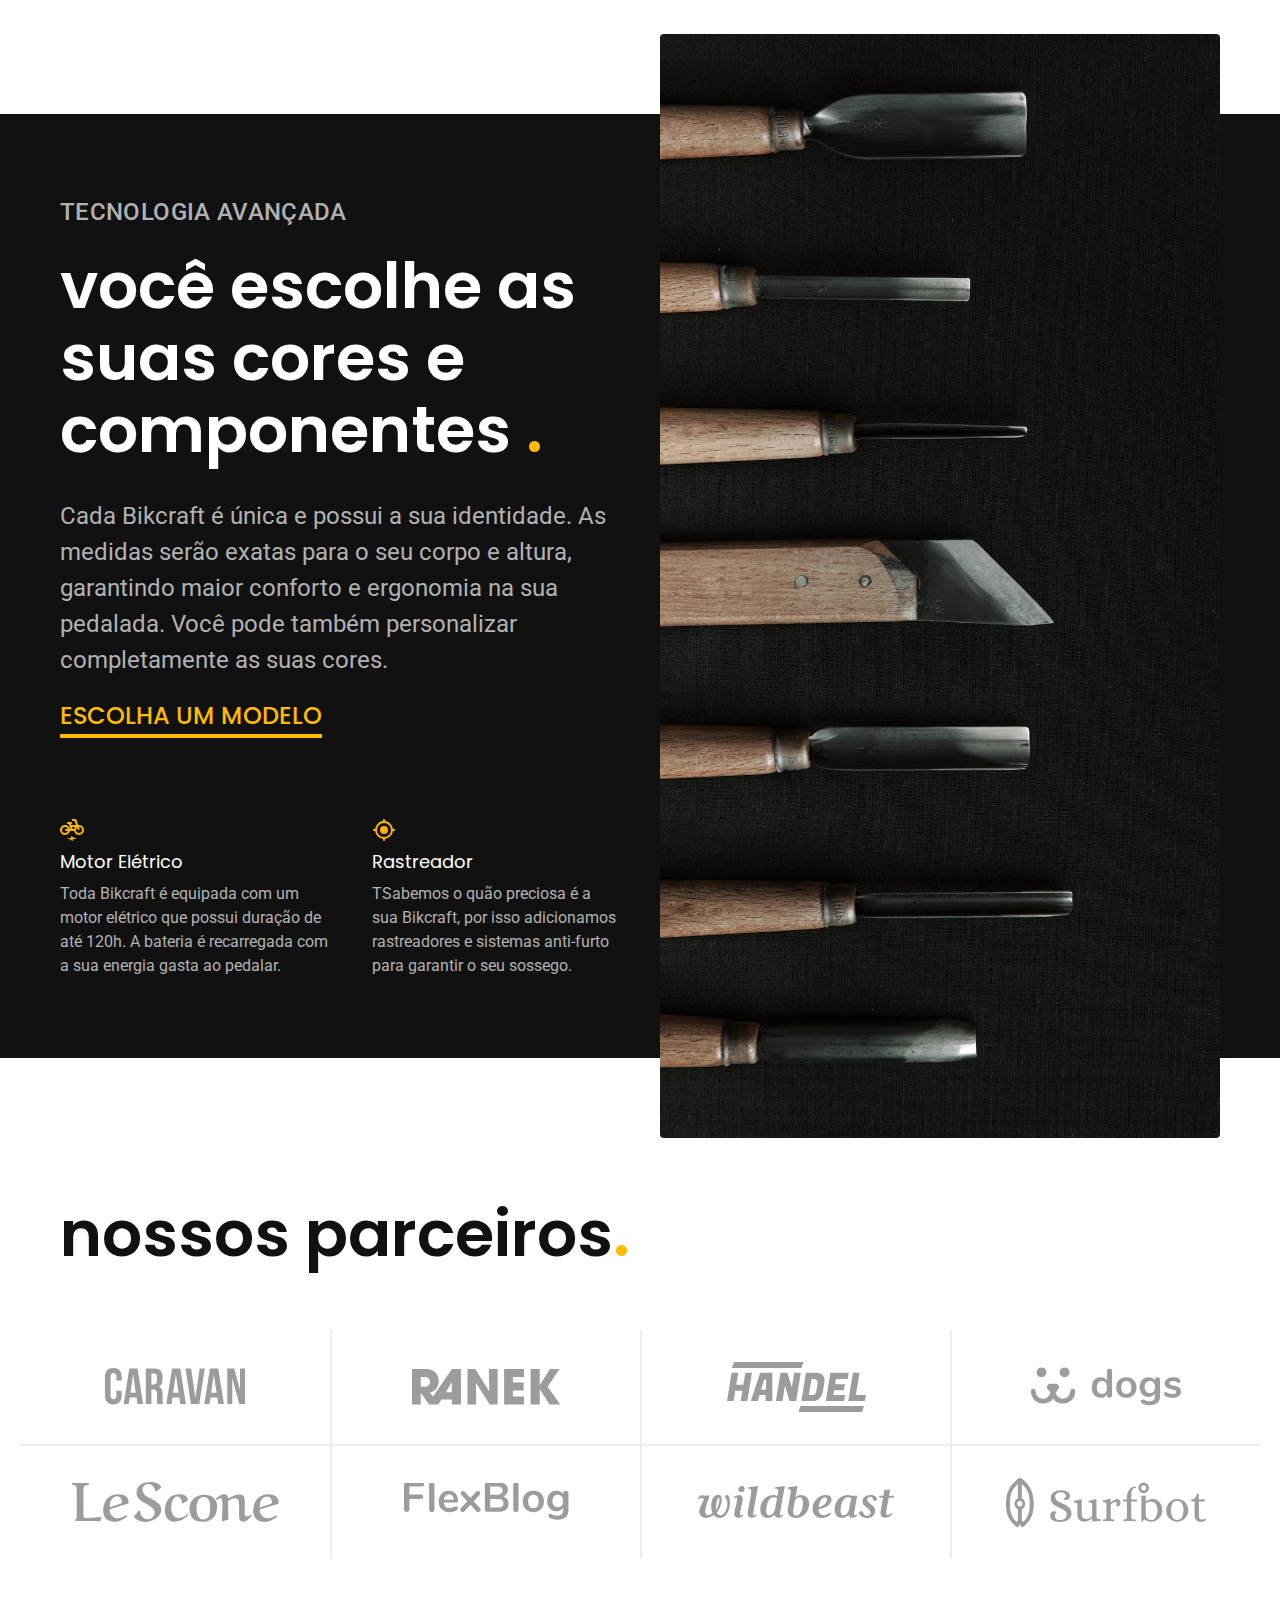
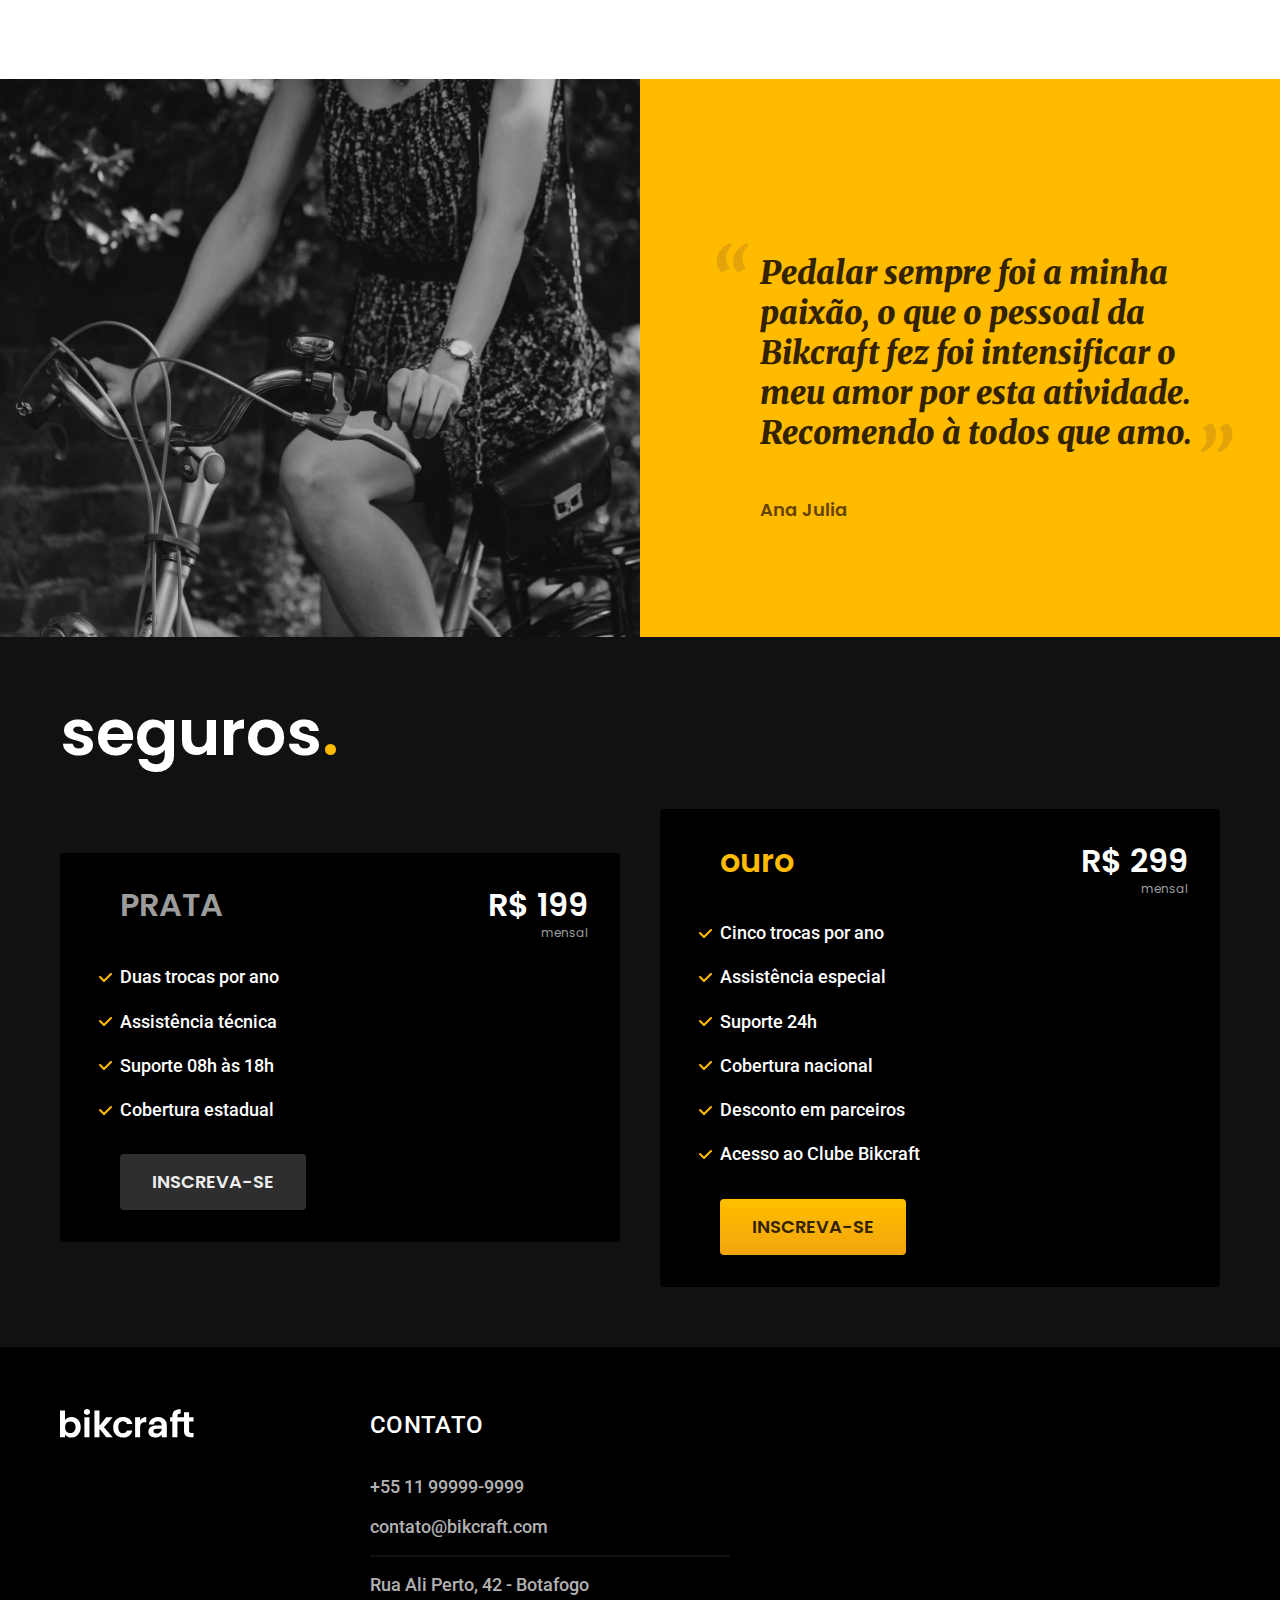
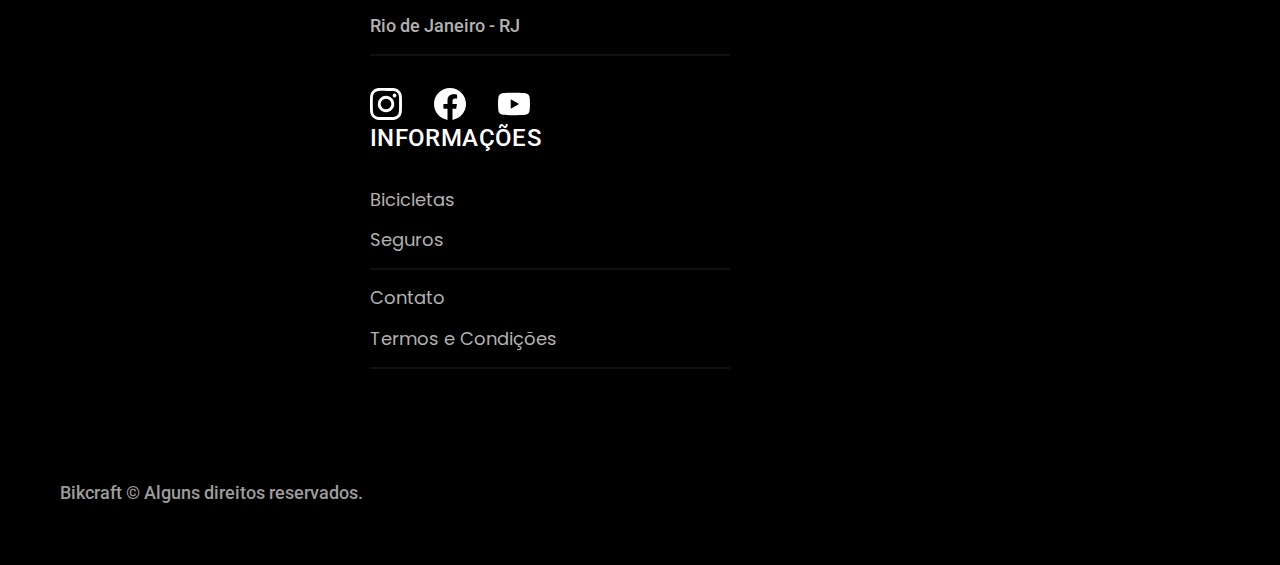
==== commit e21eb7da: "criaçao e estilizacao do formulario de contato" ====
--- a/index.html
+++ b/index.html
@@ -58,19 +58,19 @@
             <li>
                 <a href="./bicicletas/magic.html">
                     <img src="./assets/img/bicicletas/magic-home.jpg" alt="Bicilceta Preta">
-                    <h3 class="font-1-xl">Magic Mind</h3>
+                    <h3 class="font-1-xl">Magic Might</h3>
                     <span class="font-2-m cor-8">R$ 2499</span>
                 </a>
             </li>
             <li>
-                <a href="./bicicletas/magic.html"><img src="./assets/img/bicicletas/nimbus-home.jpg"
+                <a href="./bicicletas/nimbus.html"><img src="./assets/img/bicicletas/nimbus-home.jpg"
                         alt="Bicilceta Preta">
                     <h3 class="font-1-xl">Nimbus Stark</h3>
                     <span class="font-2-m cor-8 ">R$ 4000</span>
                 </a>
             </li>
             <li>
-                <a href="./bicicletas/magic.html"><img src="./assets/img/bicicletas/nebula-home.jpg"
+                <a href="./bicicletas/nebula.html"><img src="./assets/img/bicicletas/nebula-home.jpg"
                         alt="Bicilceta Preta">
                     <h3 class="font-1-xl">Nebula Cosmic</h3>
                     <span class="font-2-m cor-8">R$ 3999</span>
--- a/assets/styles.css
+++ b/assets/styles.css
@@ -7,6 +7,7 @@
 @import "./components/tipografia.css";
 @import "./components/cores.css";
 @import "./components/componentes.css";
+@import "./components/formulario.css";
 
 /*home*/
 @import "./home/tecnologia.css";
@@ -25,6 +26,11 @@
 
 /*Bicicleta - interna*/
 @import "./bicicleta/bicicleta.css";
+@import "./bicicleta/seguro.css";
+
+/*Contato*/
+@import "./contato/contato.css";
+@import "./contato/lojas.css";
 
 /*Termos*/
 @import "./termos/termos.css";
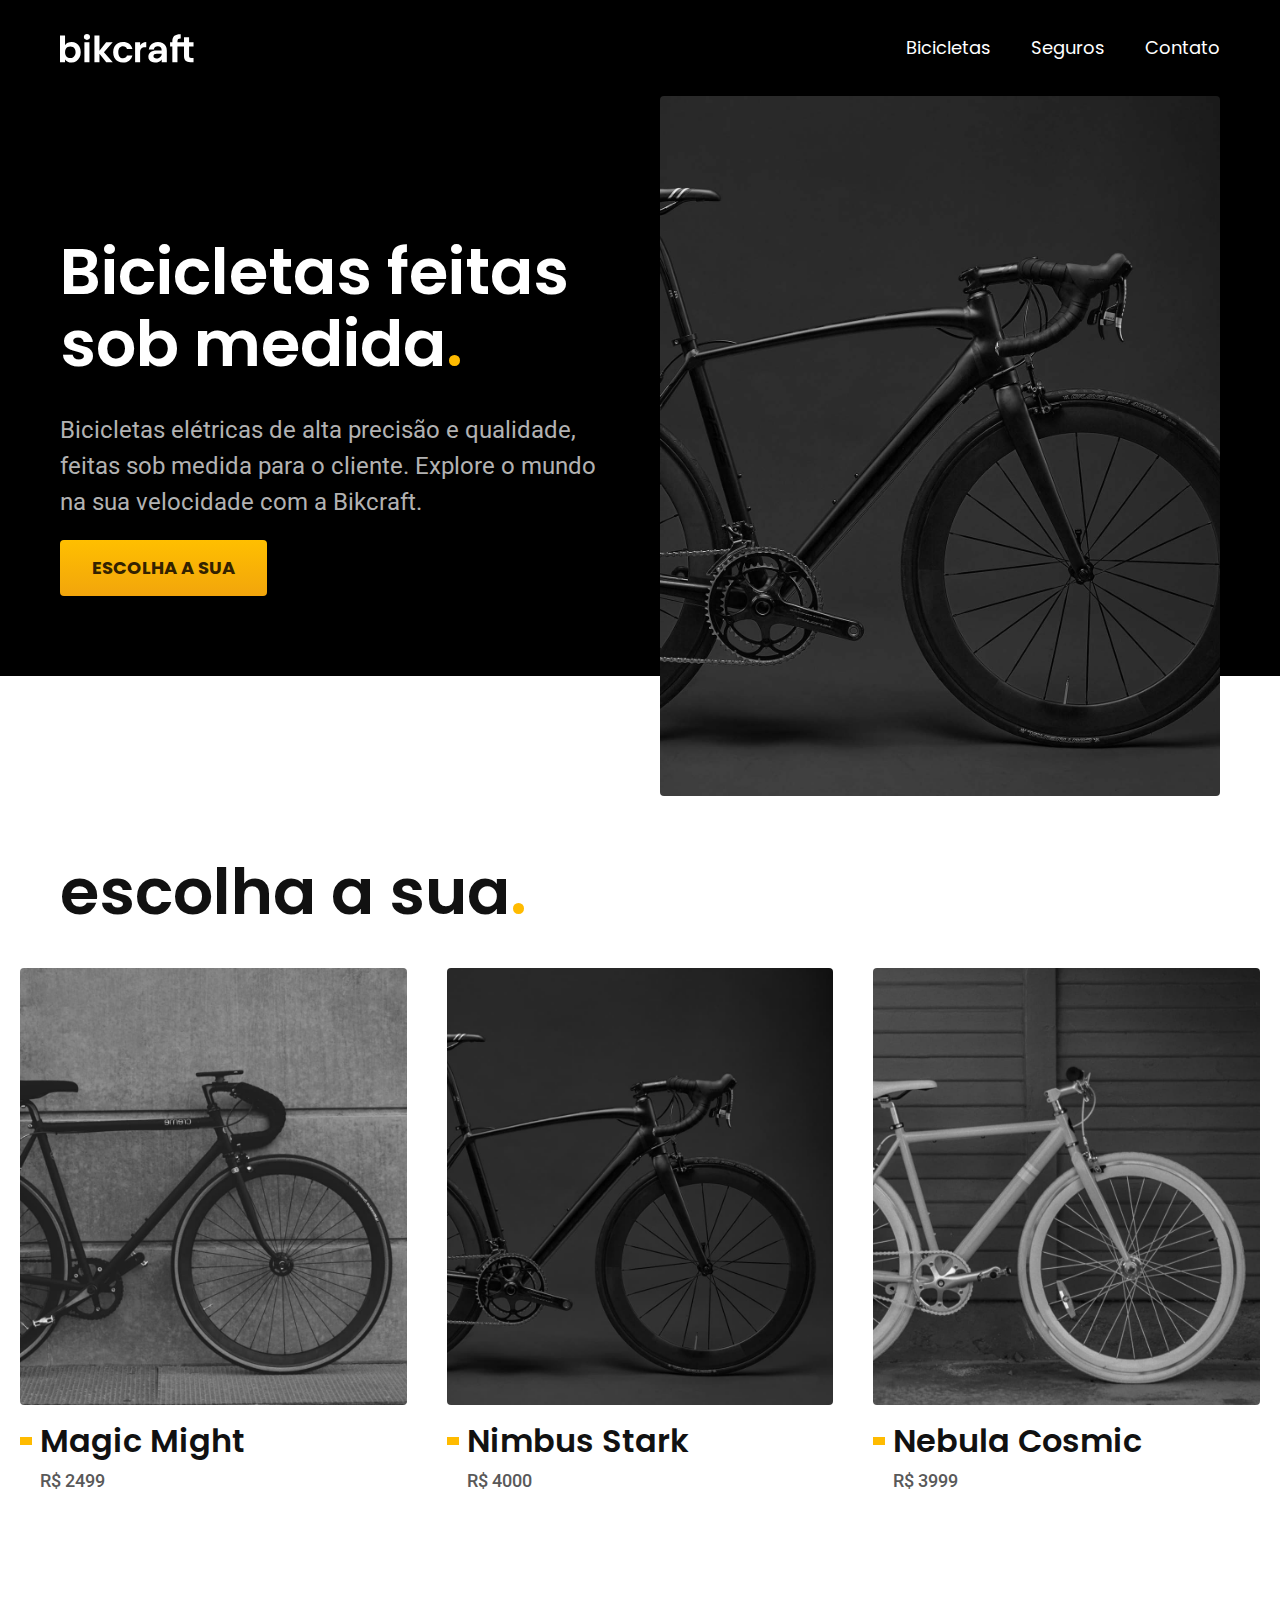
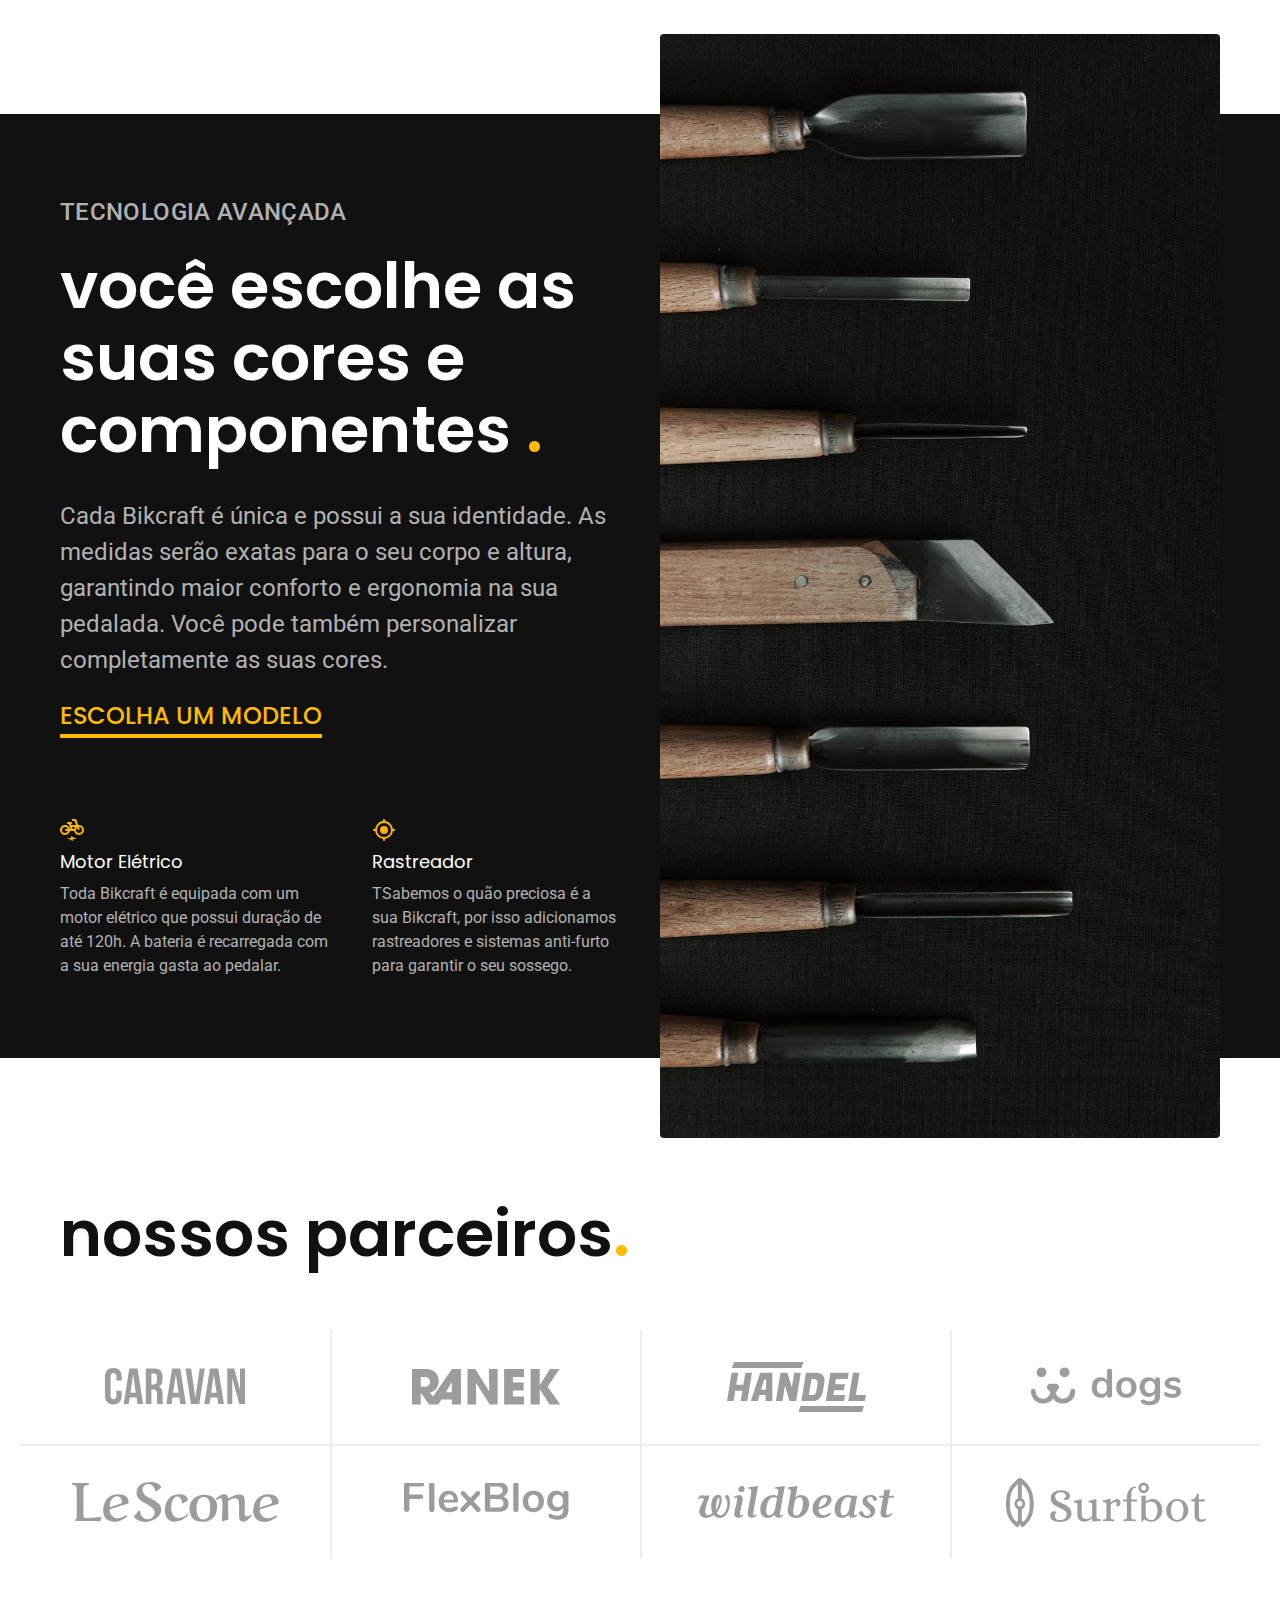
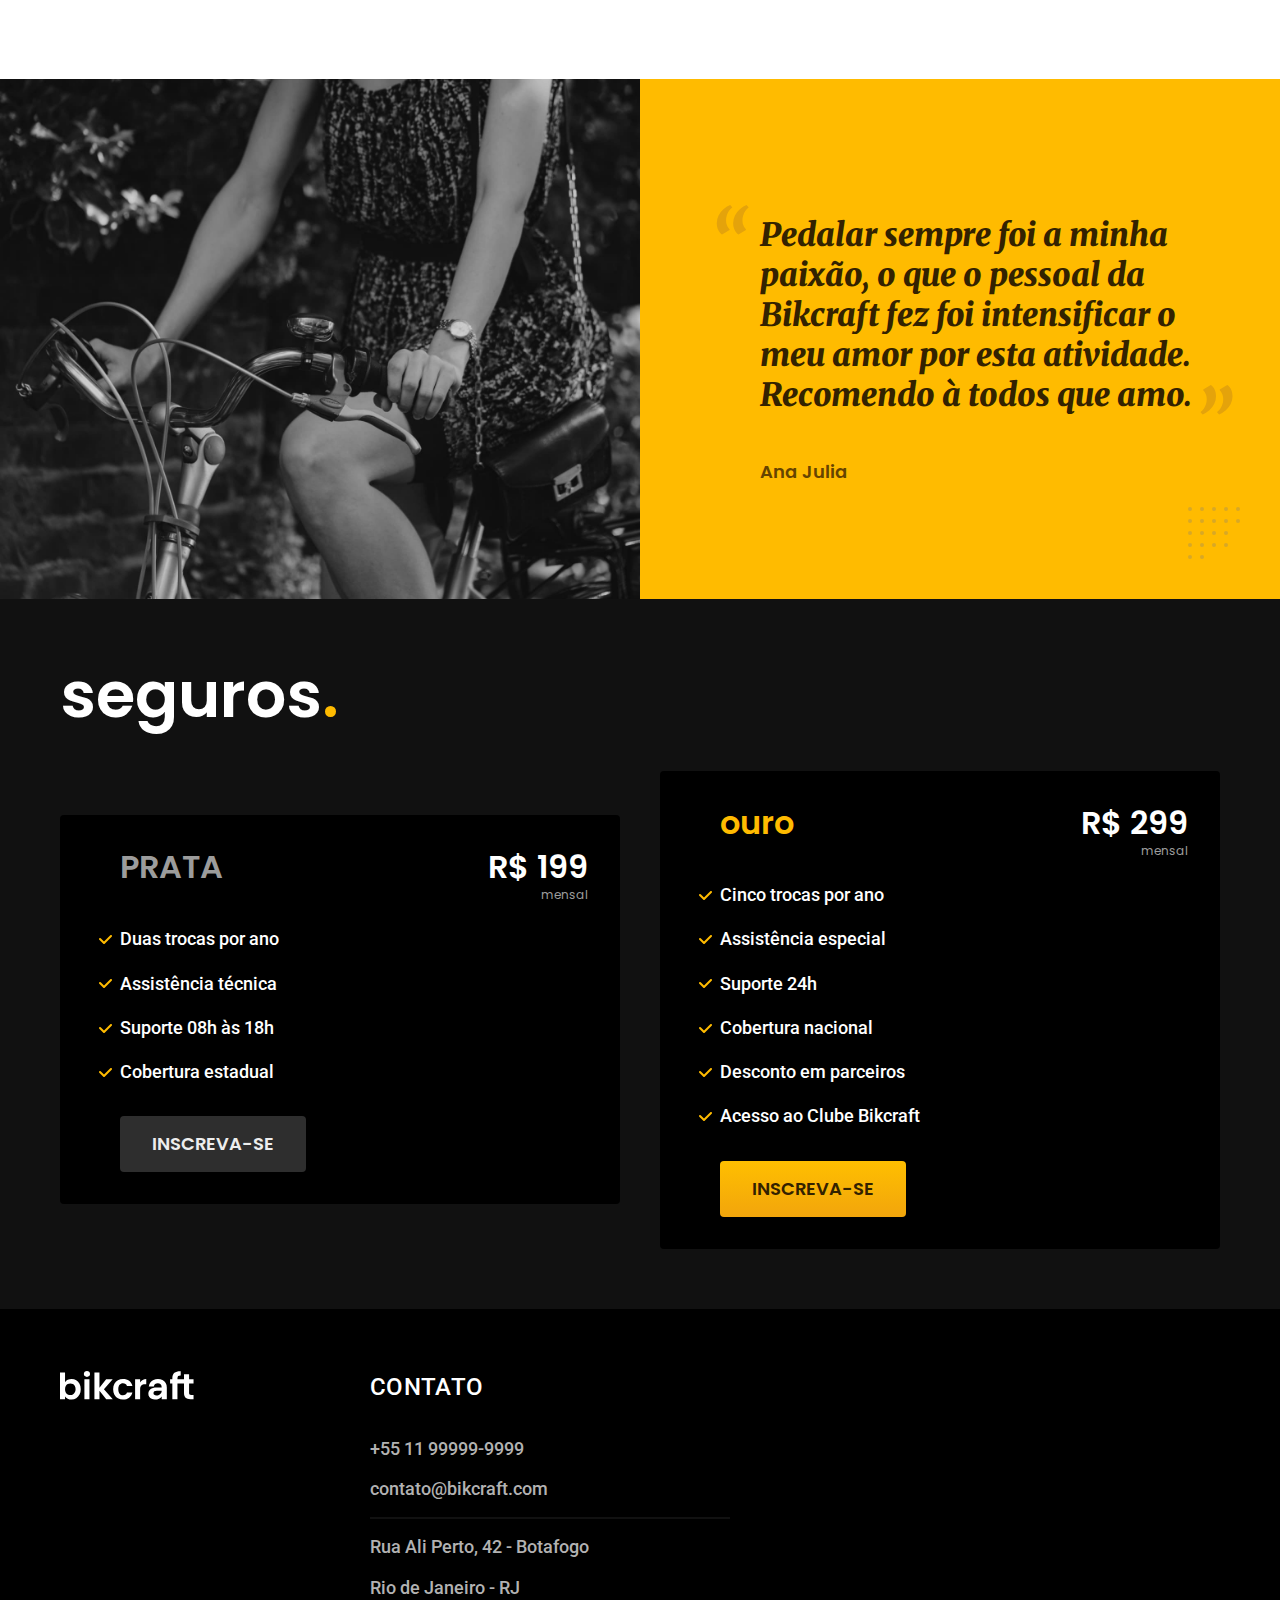
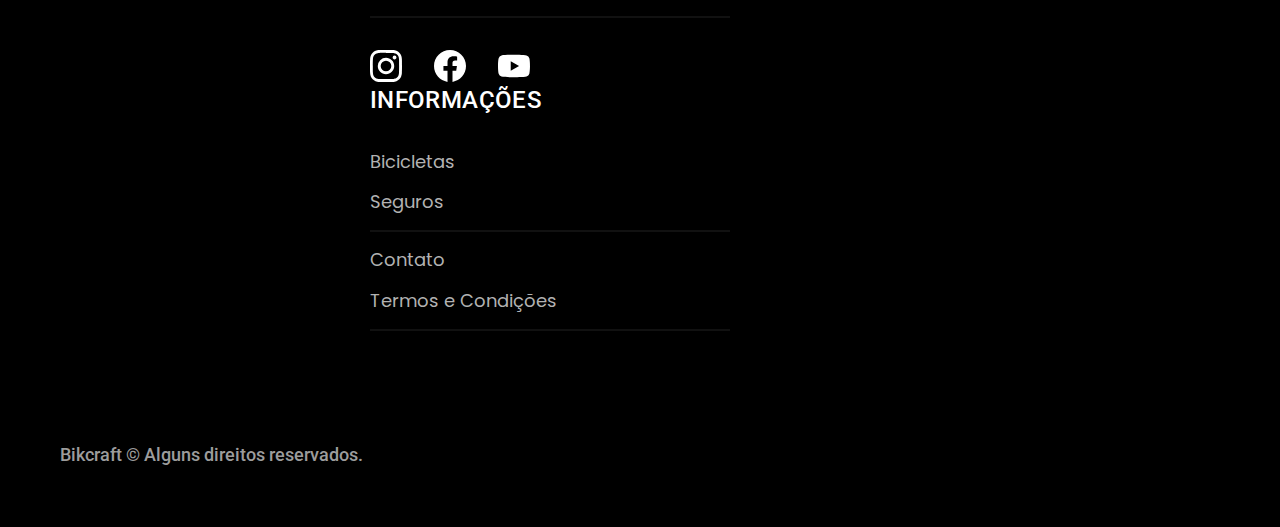
==== commit e168f448: "conclusao basic html &" ====
--- a/index.html
+++ b/index.html
@@ -8,7 +8,9 @@
     <meta charset="UTF-8">
     <meta name="viewport" content="width=device-width, initial-scale=1.0">
 
-    <link rel="stylesheet" href="/assets/styles.css">
+    <link rel="preload" href="./assets/styles.css" as="style">
+    <link rel="preload" href="./assets/styles.css" as="style">
+    <link rel="stylesheet" href="./assets/styles.css">
     <link rel="preconnect" href="https://fonts.googleapis.com">
     <link rel="preconnect" href="https://fonts.gstatic.com" crossorigin>
     <link rel="preconnect" href="https://fonts.googleapis.com">
@@ -25,7 +27,7 @@
     <header class="header-bg">
         <div class="header container">
             <a href="./">
-                <img src="assets/img/bikcraft.svg" alt="bikcraft">
+                <img src="assets/img/bikcraft.svg" width="136" height="32" alt="bikcraft">
             </a>
             <nav aria-label="primaria">
                 <ul class="header-menu font-1-m cor-0">
@@ -46,9 +48,10 @@
                     sua velocidade com a Bikcraft.</p>
                 <a class="botao" href="./bicicletas.html">Escolha a sua</a>
             </div>
-            <div>
-                <img src="./assets/img/fotos/introducao.jpg" alt="Bicilceta eletrica preta">
-            </div>
+            <picture>
+                <source media="(max-width:800px)" srcset="./assets/img/bicicletas/nimbus.jpg">
+                <img src="./assets/img/fotos/introducao.jpg" alt="Bicicleta eletrica preta" width="1280" height="1600">
+            </picture>
         </div>
     </main>
     <article class="bicicletas-lista">
@@ -57,21 +60,21 @@
         <ul class="container">
             <li>
                 <a href="./bicicletas/magic.html">
-                    <img src="./assets/img/bicicletas/magic-home.jpg" alt="Bicilceta Preta">
+                    <img src="./assets/img/bicicletas/magic-home.jpg" alt="Bicicleta Preta">
                     <h3 class="font-1-xl">Magic Might</h3>
                     <span class="font-2-m cor-8">R$ 2499</span>
                 </a>
             </li>
             <li>
                 <a href="./bicicletas/nimbus.html"><img src="./assets/img/bicicletas/nimbus-home.jpg"
-                        alt="Bicilceta Preta">
+                        alt="Bicicleta Preta">
                     <h3 class="font-1-xl">Nimbus Stark</h3>
                     <span class="font-2-m cor-8 ">R$ 4000</span>
                 </a>
             </li>
             <li>
                 <a href="./bicicletas/nebula.html"><img src="./assets/img/bicicletas/nebula-home.jpg"
-                        alt="Bicilceta Preta">
+                        alt="Bicicleta Preta">
                     <h3 class="font-1-xl">Nebula Cosmic</h3>
                     <span class="font-2-m cor-8">R$ 3999</span>
                 </a>
@@ -91,7 +94,7 @@
                 <a class="link" href="./bicicletas.html">Escolha um modelo</a>
                 <div class="tecnologia-vantagens">
                     <div>
-                        <img src="./assets/img/icones/eletrica.svg" alt="">
+                        <img src="./assets/img/icones/eletrica.svg" alt="" width="32" height="24">
                         <h3 class="font-1-m cor-0">Motor Elétrico</h3>
                         <p class="font-2-s cor-5">Toda Bikcraft é equipada com um motor elétrico que possui duração de
                             até
--- a/assets/styles.css
+++ b/assets/styles.css
@@ -32,5 +32,8 @@
 @import "./contato/contato.css";
 @import "./contato/lojas.css";
 
+/*Orcamento*/
+@import "./orcamento/orcamento.css";
+
 /*Termos*/
 @import "./termos/termos.css";
--- a/assets/styles.css
+++ b/assets/styles.css
@@ -32,5 +32,8 @@
 @import "./contato/contato.css";
 @import "./contato/lojas.css";
 
+/*Orcamento*/
+@import "./orcamento/orcamento.css";
+
 /*Termos*/
 @import "./termos/termos.css";
--- a/assets/styles.css
+++ b/assets/styles.css
@@ -32,5 +32,8 @@
 @import "./contato/contato.css";
 @import "./contato/lojas.css";
 
+/*Orcamento*/
+@import "./orcamento/orcamento.css";
+
 /*Termos*/
 @import "./termos/termos.css";
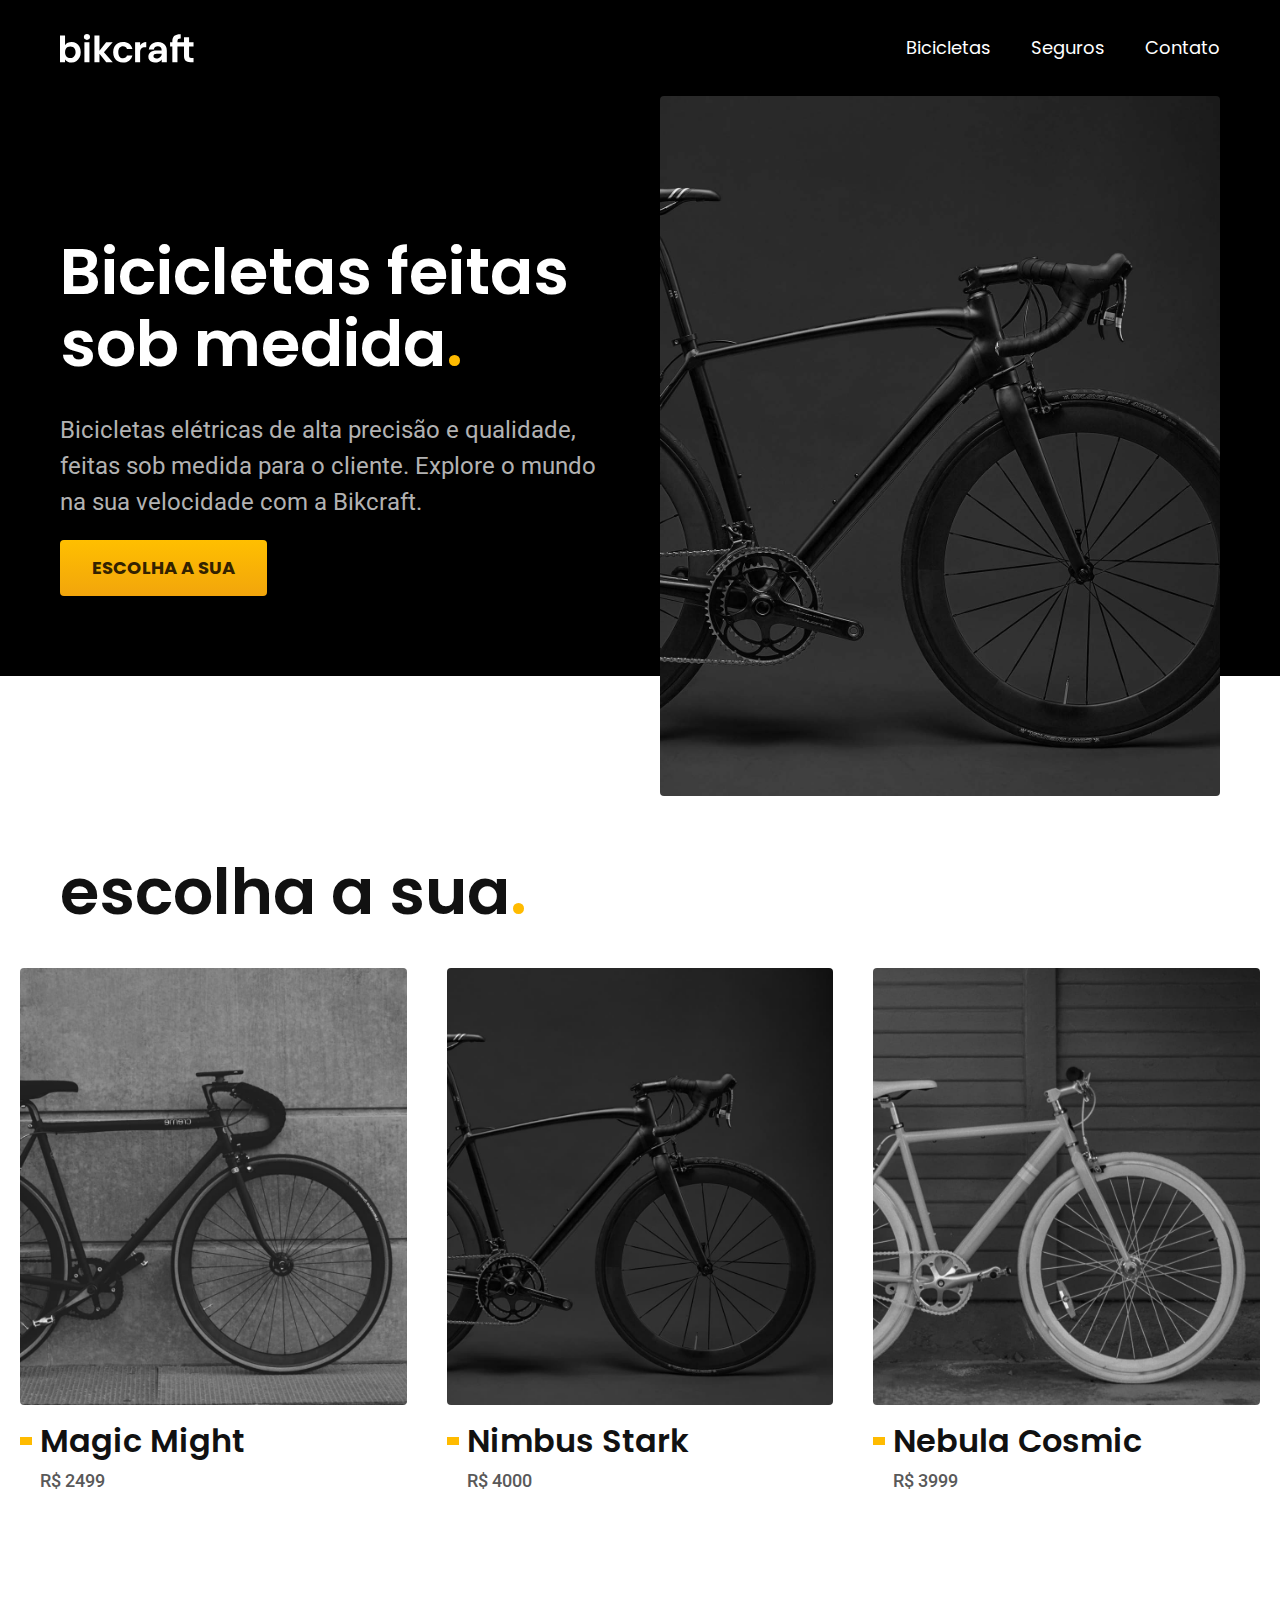
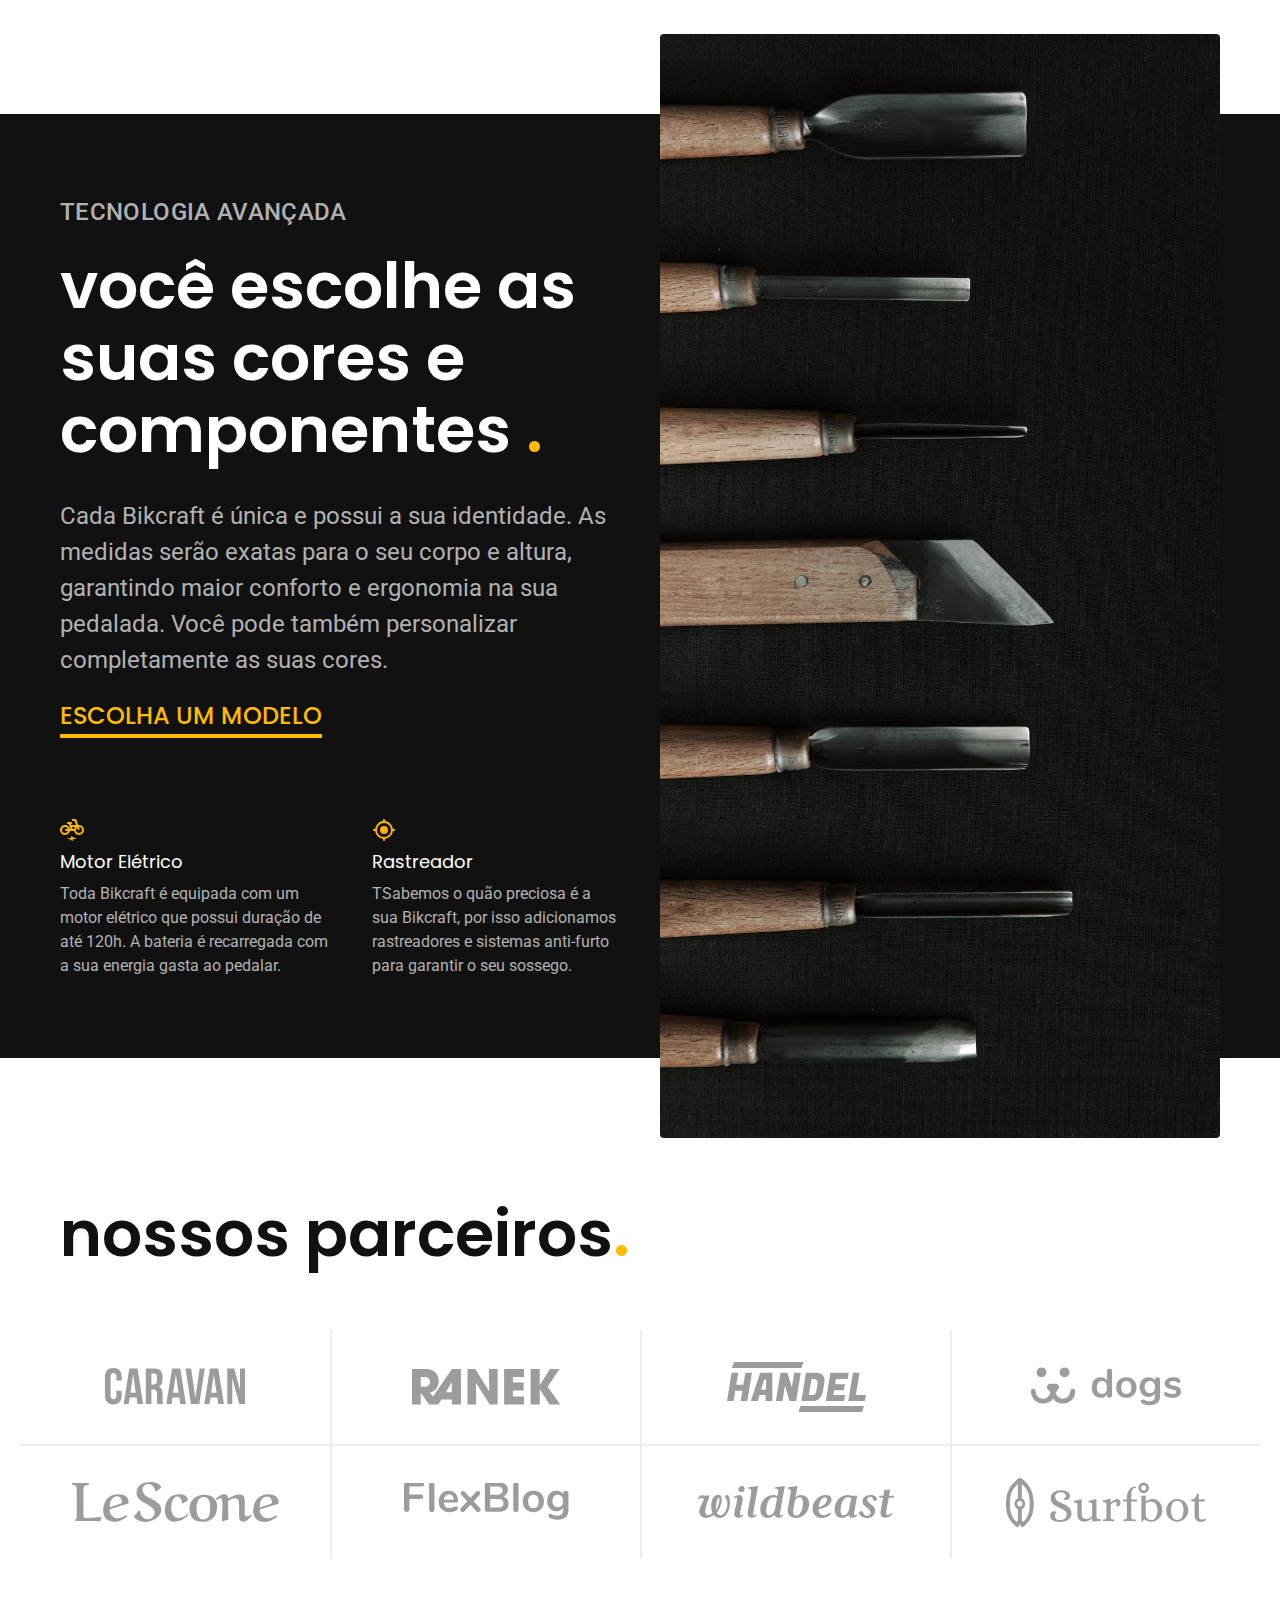
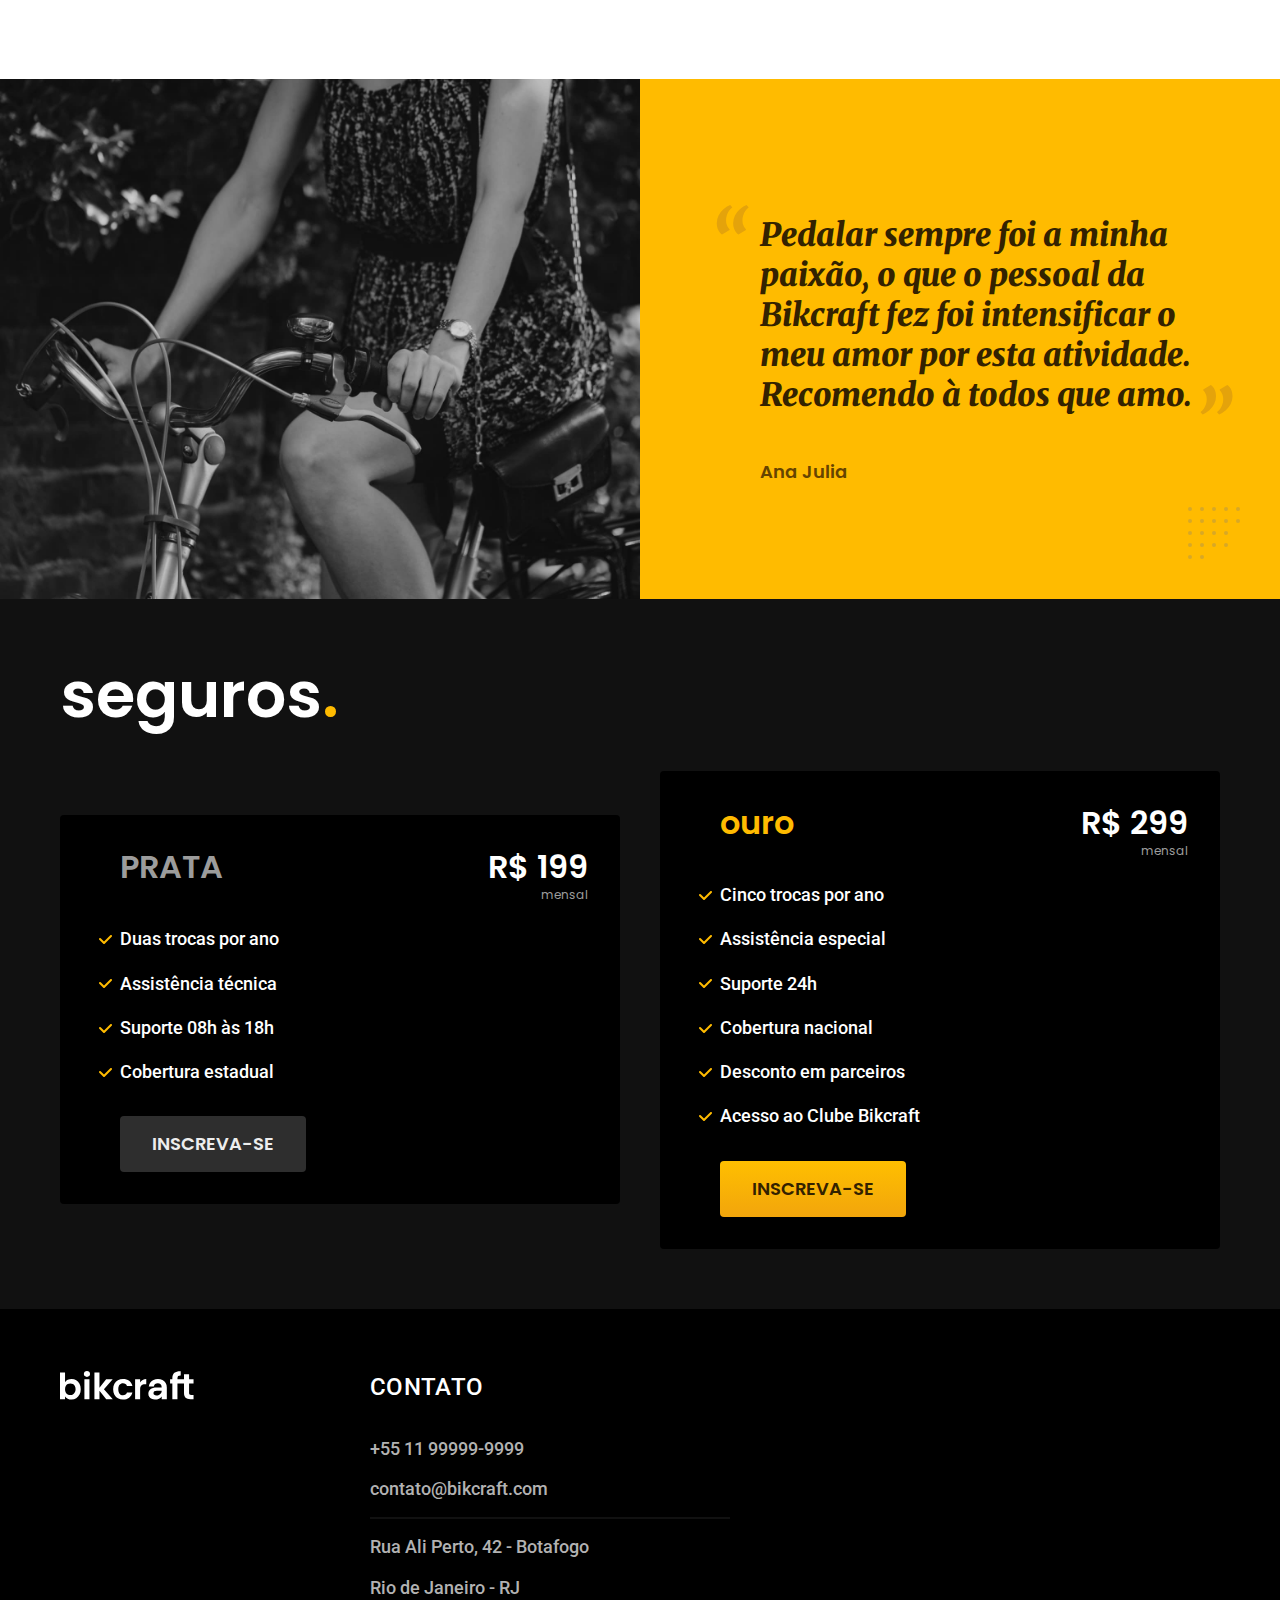
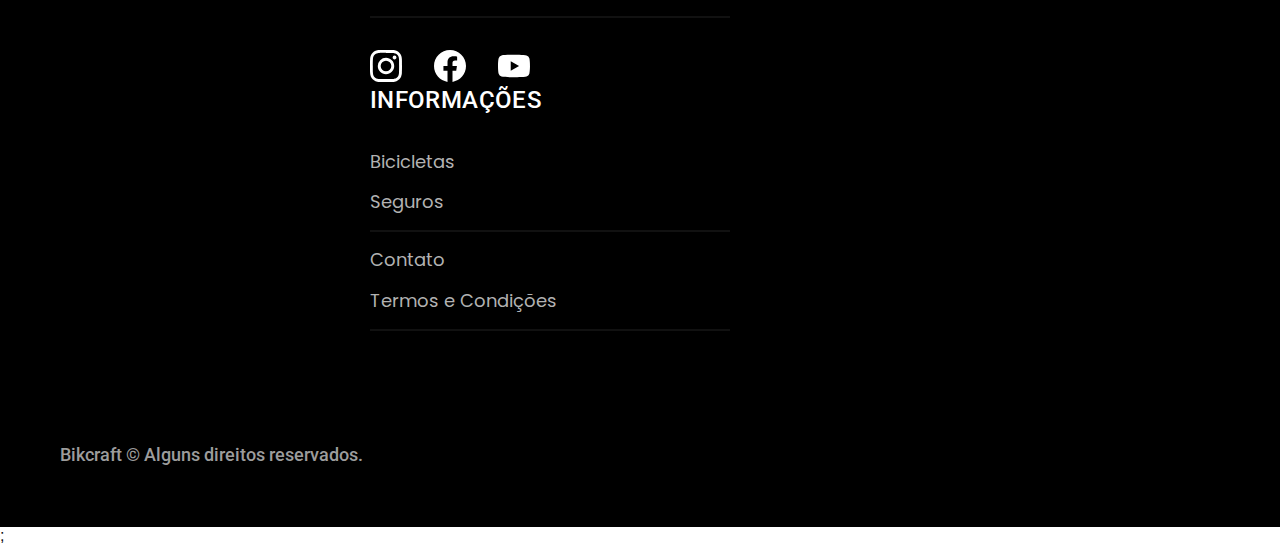
==== commit 5cfbdebd: "conclusao javascript e plugins animacao" ====
--- a/index.html
+++ b/index.html
@@ -20,6 +20,8 @@
     <link
         href="https://fonts.googleapis.com/css2?family=Merriweather:ital,wght@1,900&family=Poppins:wght@400;600&family=Roboto:wght@400;500&display=swap"
         rel="stylesheet">
+    <link rel="icon" href="./favicon.svg" type="image/svg+xml">
+    <script>document.documentElement.classList.add('js')</script>
 </head>
 
 <body>
@@ -48,7 +50,7 @@
                     sua velocidade com a Bikcraft.</p>
                 <a class="botao" href="./bicicletas.html">Escolha a sua</a>
             </div>
-            <picture>
+            <picture class="fadeInUp" data-anime="200">
                 <source media="(max-width:800px)" srcset="./assets/img/bicicletas/nimbus.jpg">
                 <img src="./assets/img/fotos/introducao.jpg" alt="Bicicleta eletrica preta" width="1280" height="1600">
             </picture>
@@ -211,6 +213,8 @@
         </div>
 
     </footer>
+    <script src="./js/plugins/simple-anime.js"></script>;
+    <script src="./js/script.js"></script>
 </body>
 
 </html>--- a/assets/styles.css
+++ b/assets/styles.css
@@ -6,6 +6,7 @@
 /*Componentes*/
 @import "./components/tipografia.css";
 @import "./components/cores.css";
+@import "./components/animacao.css";
 @import "./components/componentes.css";
 @import "./components/formulario.css";
 
--- a/assets/styles.css
+++ b/assets/styles.css
@@ -6,6 +6,7 @@
 /*Componentes*/
 @import "./components/tipografia.css";
 @import "./components/cores.css";
+@import "./components/animacao.css";
 @import "./components/componentes.css";
 @import "./components/formulario.css";
 
--- a/assets/styles.css
+++ b/assets/styles.css
@@ -6,6 +6,7 @@
 /*Componentes*/
 @import "./components/tipografia.css";
 @import "./components/cores.css";
+@import "./components/animacao.css";
 @import "./components/componentes.css";
 @import "./components/formulario.css";
 
